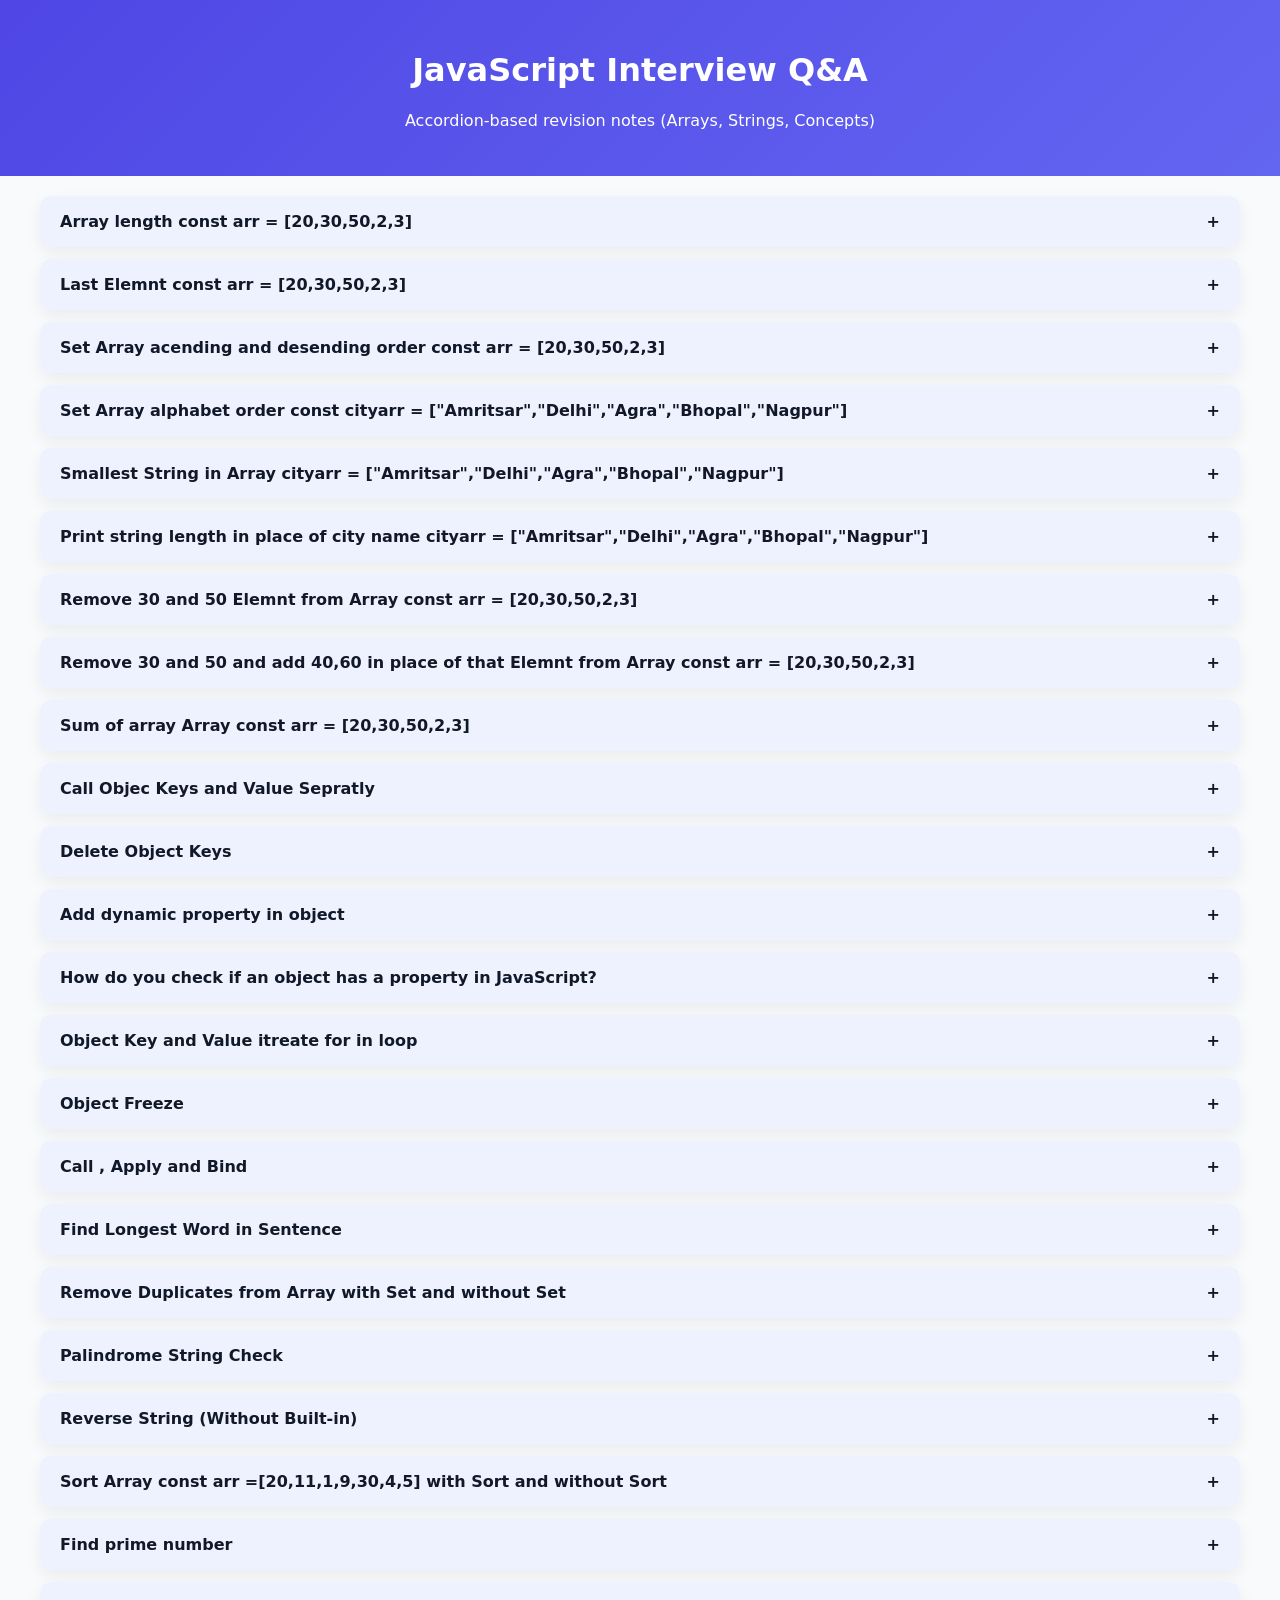
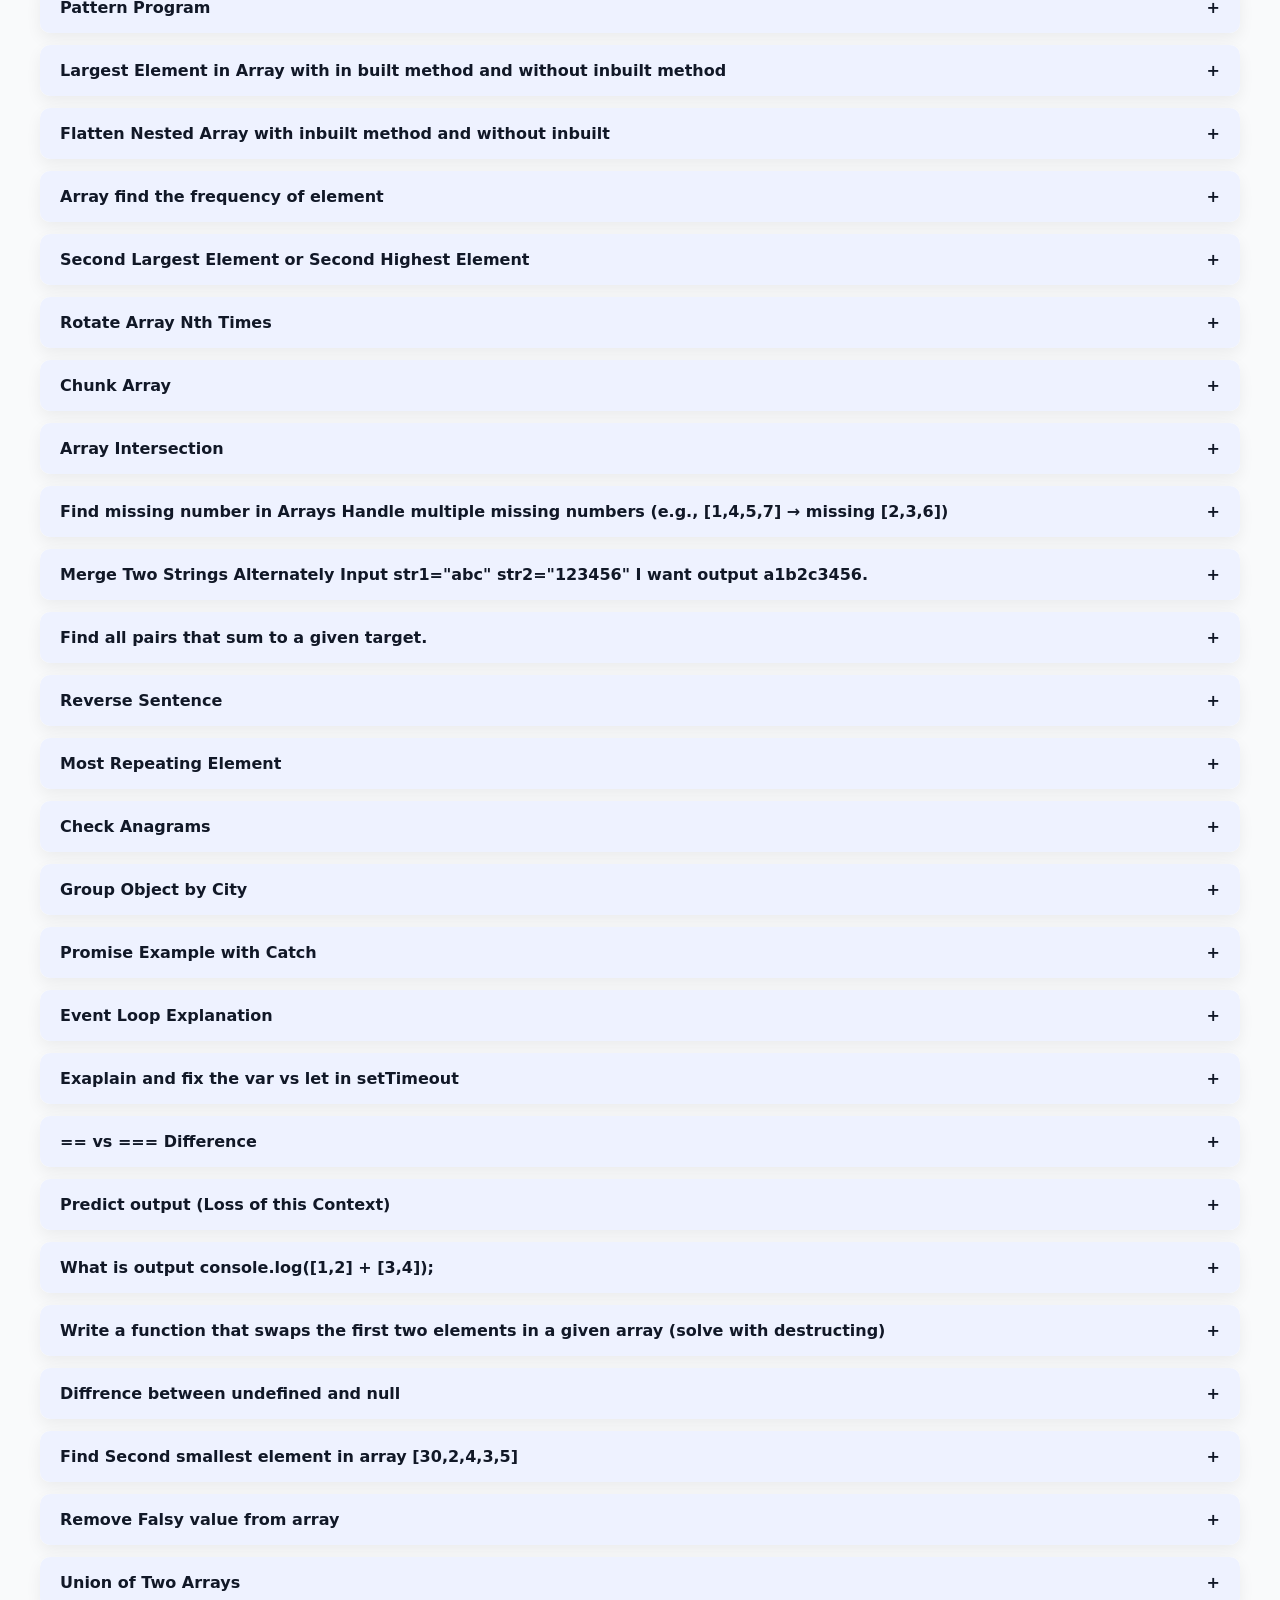
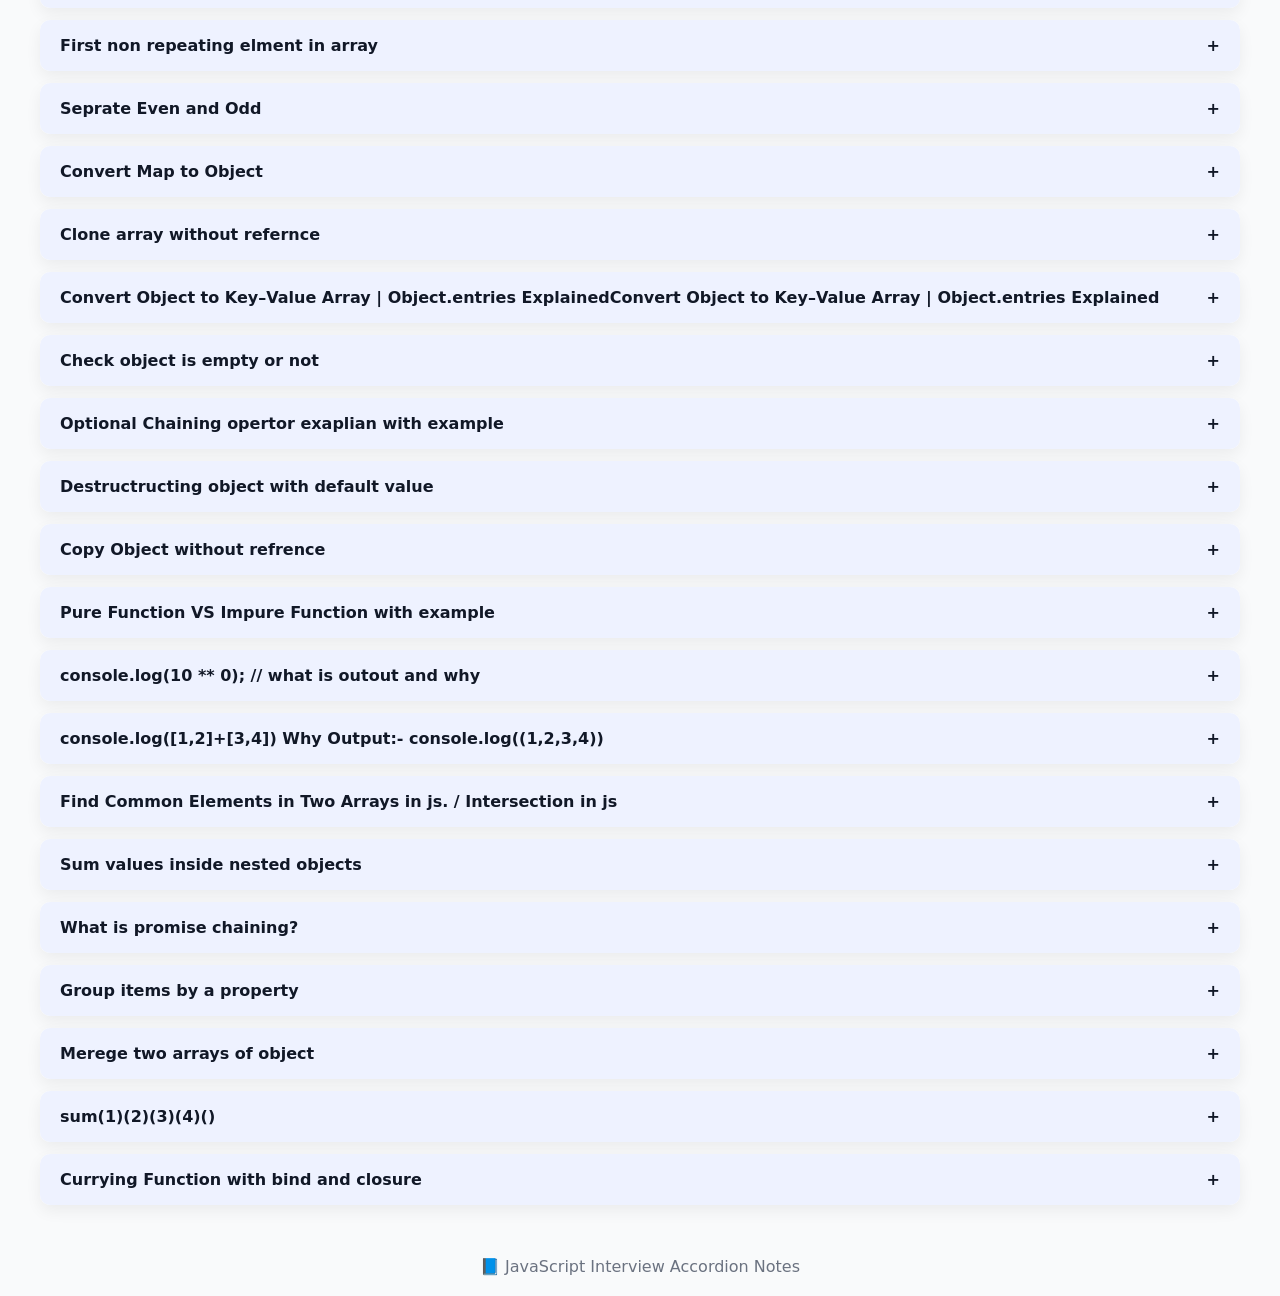
==== javascript-interview/javascript-interview-accordion.html @ a81e68ad "Update Questions" ====
<!doctype html>
<html lang="en">
  <head>
    <meta charset="UTF-8" />
    <title>JavaScript Interview Questions & Answers</title>
    <meta name="viewport" content="width=device-width, initial-scale=1.0" />

    <style>
      body {
        margin: 0;
        font-family: "Segoe UI", system-ui, sans-serif;
        background: #f9fafb;
        color: #111827;
      }

      header {
        background: linear-gradient(135deg, #4f46e5, #6366f1);
        color: #fff;
        padding: 30px 20px;
        text-align: center;
      }

      main {
        max-width: 1200px;
        margin: auto;
        padding: 20px;
      }

      .accordion {
        background: #fff;
        border-radius: 10px;
        margin-bottom: 12px;
        box-shadow: 0 6px 16px rgba(0, 0, 0, 0.06);
        overflow: hidden;
      }

      .accordion-header {
        padding: 16px 20px;
        cursor: pointer;
        font-weight: 600;
        background: #eef2ff;
        display: flex;
        justify-content: space-between;
        align-items: center;
      }

      .accordion-header:hover {
        background: #e0e7ff;
      }

      .accordion-content {
        display: none;
        padding: 16px 20px;
      }

      pre {
        background: #0f172a;
        color: #e5e7eb;
        padding: 14px;
        border-radius: 8px;
        overflow-x: auto;
        font-size: 0.85rem;
        white-space: pre-line;
      }

      footer {
        text-align: center;
        padding: 20px;
        color: #6b7280;
      }
    </style>
  </head>

  <body>
    <header>
      <h1>JavaScript Interview Q&A</h1>
      <p>Accordion-based revision notes (Arrays, Strings, Concepts)</p>
    </header>

    <main>
      <!-- 1 -->
 
      <div class="accordion">
        <div class="accordion-header">
          Array length const arr = [20,30,50,2,3] <span>+</span>
        </div>
        <div class="accordion-content">
          <pre>
             const arr = [20,30,50,2,3]
            console.log(arr.length)
          </pre>
        </div>
      </div>


      <div class="accordion">
        <div class="accordion-header">
           Last Elemnt const arr = [20,30,50,2,3] <span>+</span>
        </div>
        <div class="accordion-content">
          <pre>
             const arr = [20,30,50,2,3]
            const length = arr[arr.length-1]
            console.log(length)
          </pre>
        </div>
      </div>
 
      <div class="accordion">
        <div class="accordion-header">
            Set Array acending and desending order const arr = [20,30,50,2,3] <span>+</span>
        </div>
        <div class="accordion-content">
          <pre>
              // Ascending

             const arr = [20,30,50,2,3]
             const newarr  = arr.sort(function(a,b){return a-b})
             console.log(newarr)
             
            // desending

             const arr = [20,30,50,2,3]
             const newarr  = arr.sort(function(a,b){return b-a})
             console.log(newarr)
          </pre>
        </div>
      </div>


      <div class="accordion">
        <div class="accordion-header">
            Set Array alphabet order const cityarr = ["Amritsar","Delhi","Agra","Bhopal","Nagpur"] <span>+</span>
        </div>
        <div class="accordion-content">
          <pre>
            const cityarr = ["Amritsar","Delhi","Agra","Bhopal","Nagpur"]
            const newarr = cityarr.sort()
            console.log(newarr)
            console.log(newarr.reverse())
          </pre>
        </div>
      </div>


       <div class="accordion">
        <div class="accordion-header">
          Smallest String in Array cityarr = ["Amritsar","Delhi","Agra","Bhopal","Nagpur"] <span>+</span>
        </div>
        <div class="accordion-content">
          <pre>
            var cityarr = ["Amritsar","Delhi","Agra","Bhopal","Nagpur"]
            var smString= cityarr.reduce(function (a,b) { return a.length < b.length?  a :b   }   )           
            console.log(smString)
             console.log( Math.min(...citylist.map(o => o.length)))
          </pre>
        </div>
      </div>


       <div class="accordion">
        <div class="accordion-header">
          Print string length in place of city name cityarr = ["Amritsar","Delhi","Agra","Bhopal","Nagpur"] <span>+</span>
        </div>
        <div class="accordion-content">
          <pre>
            const nameist = ["Amritsar","Delhi","Agra","Bhopal","Nagpur"]
            const newarry=nameist.map((item)=>item.length)
            console.log(newarry) 
          </pre>
        </div>
      </div>


       <div class="accordion">
        <div class="accordion-header">
          Remove 30 and 50 Elemnt from Array const arr =
                [20,30,50,2,3] <span>+</span>
        </div>
        <div class="accordion-content">
          <pre>
              const arr = [20,30,50,2,3]
            console.log(arr.slice(1,3))

             slice() — Does NOT Change the Original Array (Non-Mutating)

                ✔ What it does:

                Copies part of an array

                Returns a new array

                Original array remains unchanged
          </pre>
        </div>
      </div>



        <div class="accordion">
        <div class="accordion-header">
          Remove 30 and 50 and add 40,60 in place of that
                Elemnt from Array const arr = [20,30,50,2,3]<span>+</span>
        </div>
        <div class="accordion-content">
          <pre>
              const brr = [20,30,50,2,3]
            console.log(brr.splice(1,2,40,60))
            console.log(brr)

            splice() — Changes the Original Array (Mutating)
                What it does:
                Adds, removes, or replaces items

                Changes the original array
          </pre>
        </div>
      </div>


       <div class="accordion">
        <div class="accordion-header">
          Sum of array Array const arr =
                [20,30,50,2,3]<span>+</span>
        </div>
        <div class="accordion-content">
          <pre>
              const arr = [20,30,50,2,3]
               arr.reduce(function (a,b) {
                return a+b
            })
          </pre>
        </div>
      </div>


         <div class="accordion">
        <div class="accordion-header">
          Call Objec Keys and Value Sepratly<span>+</span>
        </div>
        <div class="accordion-content">
          <pre>
            userDetails ={
                             name:"Salil Trivedi",
                             age:28,
                             mobile:9654847170,
                             city:"Noida"
                         }
                 var b=Object.keys(userDetails)
                 console.log(b)
                 userDetails ={
                             name:"Salil Trivedi",
                             age:28,
                             mobile:9654847170,
                             city:"Noida"
                         }
                 var b=Object.values(userDetails)
                 console.log(b)
          </pre>
        </div>
      </div>



        <div class="accordion">
        <div class="accordion-header">
          Delete Object Keys<span>+</span>
        </div>
        <div class="accordion-content">
          <pre>
            userDetails ={
                             name:"Salil Trivedi",
                             age:28,
                             mobile:9654847170,
                             city:"Noida"
                         }
                
                 delete userDetails.name
                
                 console.log(userDetails)
          </pre>
        </div>
      </div>


      <div class="accordion">
        <div class="accordion-header">
         Add dynamic property in object<span>+</span>
        </div>
        <div class="accordion-content">
          <pre>
               const property ="firstName"
             const name="Salil Trivedi"
            
             const user ={
                     [property]:name
             }
            
             console.log(user)
          </pre>
        </div>
      </div>


      <div class="accordion">
        <div class="accordion-header">
         How do you check if an object has a property in JavaScript?<span>+</span>
        </div>
        <div class="accordion-content">
          <pre>userDetails.hasOwnProperty('name')</pre>
        </div>
      </div>


      <div class="accordion">
        <div class="accordion-header">
         Object Key and Value itreate for in loop<span>+</span>
        </div>
        <div class="accordion-content">
          <pre> const user ={
                 firstName:"Salil",
                 lastName:"Trivedi",
                 age:20
             }
             for(key in user){
                 console.log(user[key])
                 console.log(key)
             }</pre>
        </div>
      </div>




       <div class="accordion">
        <div class="accordion-header">
         Object Freeze<span>+</span>
        </div>
        <div class="accordion-content">
          <pre> 
            const obj1 = { property1: 'initial_data' };
            const obj2 = Object.freeze(obj1);
            obj2.property1 = 'new_data';
            console.log(obj2.property1);
          </pre>
        </div>
      </div>




      <div class="accordion">
        <div class="accordion-header">
         Call , Apply and Bind<span>+</span>
        </div>
        <div class="accordion-content">
          <pre>  user1={
                         name:"Salil ",
                         age:28,
                         mobile:9654847170,
                         city:"Noida"
                     }

             const printFullName= function(lname){
                   return  this.name+ ' '+ lname +' ' +this.city
             }
             user2={
                         name:"Nivedita",
                         age:26,
                         mobile:9654847170,
                         city:"Noida"
                     }        

             console.log(printFullName.call(user1,"Trivedi"))
             console.log(printFullName.apply(user2,["Kumari"]))
             const newUser= printFullName.bind(user1,"Trivedi")
             console.log(newUser())



             user1={
                         name:"Salil ",
                         age:28,
                         mobile:9654847170,
                         city:"Noida"
                     }

             const printFullName= function(lname){
                   return  this.name+ ' '+ lname +' ' +this.city
             }
             user2={
                         name:"Nivedita",
                         age:26,
                         mobile:9654847170,
                         city:"Noida"
                     }        

             console.log(printFullName.call(user1,"Trivedi"))
             console.log(printFullName.apply(user2,["Kumari"]))
             const newUser= printFullName.bind(user1,"Trivedi")
             console.log(newUser())
        </pre>
        </div>
      </div>






      <div class="accordion">
        <div class="accordion-header">
          Find Longest Word in Sentence <span>+</span>
        </div>
        <div class="accordion-content">
          <pre>
          const x = "this is your good time start";
          const arr= x.split(" ")
          const longWord= Math.max(...arr.map((item)=>item.length));
          const result =arr.filter((item)=>item.length==longWord)
          console.log(result)


          or

          const x = "this is your good time start";
          const arr= x.split(" ")
          let longest="";
          for(let word of arr){
              if(word.length>longest.length){
                  longest=word
              }
          }
          console.log(longest)
</pre
          >
        </div>
      </div>

      <!-- 2 -->
      <div class="accordion">
        <div class="accordion-header">
          Remove Duplicates from Array with Set and without Set <span>+</span>
        </div>
        <div class="accordion-content">
          <pre>
// Using Set
console.log([...new Set([1,2,1,3,2,4])]);

// Without Set
const arr = [1,2,1,3,2,4];
let unique = [];
for (let n of arr) {
  if (!unique.includes(n)) unique.push(n);
}
console.log(unique);
</pre
          >
        </div>
      </div>

      <!-- 3 -->
      <div class="accordion">
        <div class="accordion-header">
          Palindrome String Check <span>+</span>
        </div>
        <div class="accordion-content">
          <pre>
const str = "madam";
const rev = str.split("").reverse().join("");
console.log(str === rev ? "Palindrome" : "Not Palindrome");
</pre
          >
        </div>
      </div>

      <!-- 4 -->
      <div class="accordion">
        <div class="accordion-header">
          Reverse String (Without Built-in) <span>+</span>
        </div>
        <div class="accordion-content">
          <pre>
          const str="Hello"
          const newArr= str.split("")
          const newSet=[];

          for(i=newArr.length-1;i>=0;i--){
              newSet.push(newArr[i])
          }
          console.log(newSet.join(""))
        </pre
          >
        </div>
      </div>

      <!-- 5 -->
      <div class="accordion">
        <div class="accordion-header">
          Sort Array const arr =[20,11,1,9,30,4,5] with Sort and without
          Sort<span>+</span>
        </div>
        <div class="accordion-content">
          <pre></pre>
        </div>
      </div>

      <div class="accordion">
        <div class="accordion-header">Find prime number <span>+</span></div>
        <div class="accordion-content">
          <pre>
              const arr = 5
              function isPrime(num) {
                if (num < = 1) return false;

                for (let i = 2; i < = Math.sqrt(num); i++) {
                  if (num % i === 0) return false;
                }

                return true;
              }
              console.log(isPrime(arr))


              OR

              const arr = [2, 1, 3, 4, 5, 6, 7];

              function isPrime(num) {
                if (num <= 1) return false;

                for (let i = 2; i <= Math.sqrt(num); i++) {
                  if (num % i === 0) return false;
                }

                return true;
              }

              const primeNumbers = arr.filter(isPrime);

              console.log(primeNumbers);

              </pre
          >
        </div>
      </div>

      <div class="accordion">
        <div class="accordion-header">Pattern Program<span>+</span></div>
        <div class="accordion-content">
          <pre>
                *
                **
                ***
                ****
                *****

                let pattern = "";

                  for (let i = 1; i < = 5; i++) {
                    pattern += "*".repeat(i) + "\n";
                  }

                  console.log(pattern);

                OR
                
                let pattern = "";

                for (let i = 1; i < = 5; i++) {        // rows
                  for (let j = 1; j < = i; j++) {      // columns / stars
                    pattern += "*";
                  }
                  pattern += "\n";                     // new line after each row
                }

                console.log(pattern);

                let rows = 5;      // number of rows
                let pattern = "";
                for (let i = 1; i <= rows; i++) {          // each row
                  // 1️⃣ Add spaces (rows - i)
                  for (let j = 1; j <= rows - i; j++) {
                    pattern += " ";
                  }
                  
                  // 2️⃣ Add stars (2*i - 1)
                  for (let k = 1; k <= 2 * i - 1; k++) {
                    pattern += "*";
                  }
                  
                  // 3️⃣ New line
                  pattern += "\n";
                }

                console.log(pattern);


              </pre
          >
        </div>
      </div>

      <!-- 6 -->
      <div class="accordion">
        <div class="accordion-header">
          Largest Element in Array with in built method and without inbuilt
          method <span>+</span>
        </div>
        <div class="accordion-content">
          <pre>
          const arr = [2,4,7,3,8,1]
          console.log(Math.max(...arr))

          Or

          let newArr = arr[0];
          for(let i=0;i < arr.length;i++){
              if(arr[i]>newArr){
              newArr= arr[i]
              }
          }

          console.log(newArr)
          </pre>
        </div>
      </div>

      <!-- 7 -->
      <div class="accordion">
        <div class="accordion-header">
          Flatten Nested Array with inbuilt method and without inbuilt
          <span>+</span>
        </div>
        <div class="accordion-content">
          <pre>
            <code>
            function flatten(arr, res = []) {
              for (let i of arr) {
                Array.isArray(i) ? flatten(i, res) : res.push(i);
              }
              return res;
            }
            console.log(flatten([1,[2,[3,4]],5]));

            const arr = [1,[2,[3,4]],5];
            function flaten(arr, res = []) {
              for (let i = 0; i < arr.length; i++) {
                if (Array.isArray(arr[i])) {
                  flaten(arr[i], res);
                } else {
                  res.push(arr[i]);
                }
              }
              return res;
            }

            flatten([1, [2, [3, 4], 5]])
            │
            ├─ 1 → push → res=[1]
            └─ [2, [3,4],5] → flatten([2, [3,4],5])
                │
                ├─ 2 → push → res=[1,2]
                ├─ [3,4] → flatten([3,4])
                │     ├─ 3 → push → res=[1,2,3]
                │     └─ 4 → push → res=[1,2,3,4]
                └─ 5 → push → res=[1,2,3,4,5]
            </code>
          </pre>
        </div>
      </div>

      <!-- 8 -->
      <div class="accordion">
        <div class="accordion-header">
          Array find the frequency of element <span>+</span>
        </div>
        <div class="accordion-content">
          <pre><code>
         const arr = [1, 2, 3, 4, 1, 2];
          const freq={}
          for(let i= 0;i < arr.length;i++){
              let x = arr[i];
              if(freq[x] == undefined){
                  freq[x]=1;
              }
              else{
                  freq[x]=freq[x]+1;
              }
          }
          console.log(freq)
                
             </code>
            </pre>
        </div>
      </div>

      <!-- 9 -->
      <div class="accordion">
        <div class="accordion-header">
          Second Largest Element or Second Highest Element <span>+</span>
        </div>
        <div class="accordion-content">
          <pre>
            const arr =[5,4,9,10,2] 
            let max=-Infinity;
            let secondMax=-Infinity;
            for(let i=0;i < arr.length;i++){
                if(arr[i]>max){
                    secondMax=max;
                    max=arr[i]
                }
                else if (arr[i] > secondMax && arr[i] !== max) {
                    secondMax = arr[i];
                }
            }
            console.log(secondMax)
            </pre
          >
        </div>
      </div>

      <!-- 10 -->
      <div class="accordion">
        <div class="accordion-header">
          Rotate Array Nth Times <span>+</span>
        </div>
        <div class="accordion-content">
          <pre>
        const arr = [1,2,3,4,5] 
        let rotate =3;
        const newArr=[];
        for(let i=0;i < rotate;i++){
            let n=arr.pop()
            arr.unshift(n)
            console.log(arr)
        }
        </pre
          >
        </div>
      </div>

      <!-- 11 -->
      <div class="accordion">
        <div class="accordion-header">Chunk Array <span>+</span></div>
        <div class="accordion-content">
          <pre>
          const ar = [1, 2, 3, 4, 5,6,8,9,4];
          let chunk=3;
          let newArr=[]
          for(let i=0;i < ar.length;i=i+chunk){
              const n= ar.slice(i,i+chunk);
              newArr.push(n);
          }
          console.log(newArr)
          </pre>
        </div>
      </div>

      <!-- 12 -->
      <div class="accordion">
        <div class="accordion-header">Array Intersection <span>+</span></div>
        <div class="accordion-content">
          <pre>
            const array1 =[1,2,3,4,5];
            const array2 =[4,5,6,7,8];
            const array3 =[5,4,9,10,2];

            function intersection(...arrays){
                console.log(arrays)
            const intersection=
            arrays[0].filter((item)=>arrays.every((arr)=>arr.includes(item)))    
                    return intersection
            }

            console.log(intersection(array1,array2,array3))
          </pre>
        </div>
      </div>

      <!-- 13 -->
      <div class="accordion">
        <div class="accordion-header">
          Find missing number in Arrays Handle multiple missing numbers (e.g.,
          [1,4,5,7] → missing [2,3,6]) <span>+</span>
        </div>
        <div class="accordion-content">
          <pre>
            function findMissingNumber(arrays){
                const min= Math.min(...arrays)
                const max= Math.max(...arrays)
                let newArr=[]
                for(let i=min;i<=max;i++){
                    if(!arrays.includes(i)){
                        newArr.push(i)
                    }
                }
                  return newArr;
            }
            console.log(findMissingNumber([1,3,5,7]))
          </pre>
        </div>
      </div>

      <!-- 14 -->
      <div class="accordion">
        <div class="accordion-header">
          Merge Two Strings Alternately Input str1="abc" str2="123456" I want
          output a1b2c3456.<span>+</span>
        </div>
        <div class="accordion-content">
          <pre>
        const str1="abc" 
        const str2="123456"
        const len= Math.min(str1.length,str2.length);
        const s1= str1.split("")
        const s2= str2.split("")
        let newStr=""
        for(let i=0;i < s1.length;i++){
            newStr +=s1[i]+s2[i]
        }
        console.log(newStr+str2.slice(len))
        </pre
          >
        </div>
      </div>

      <!-- 15 -->
      <div class="accordion">
        <div class="accordion-header">
          Find all pairs that sum to a given target. <span>+</span>
        </div>
        <div class="accordion-content">
          <pre>
             const arr = [2, 4, 3, 7, 1, 5];
                    const target = 6; 
                    const pairs = [];
                    for (let i=0; i < arr.length; i++){
                        for (let j=i+1; j < arr.length; j++){
                        if(arr[i] + arr[j] === target){
                        pairs.push([arr[i], arr[j]]);
                        }
                  }
                }
              console.log(pairs);
            </pre
          >
        </div>
      </div>

      <!-- 16 -->
      <div class="accordion">
        <div class="accordion-header">Reverse Sentence <span>+</span></div>
        <div class="accordion-content">
          <pre>
            const str="JavaScript is this world Hello"
            const strArr= str.split(" ");
            let newArr=[]
            for(let i=strArr.length-1;i>=0;i--){
                let n = strArr.pop()
                newArr.push(n)
            }
            console.log(newArr)
            </pre
          >
        </div>
      </div>

      <!-- 17 -->
      <div class="accordion">
        <div class="accordion-header">
          Most Repeating Element <span>+</span>
        </div>
        <div class="accordion-content">
          <pre>
                const arr = [1, 3, 2, 1, 4, 1, 3, 3, 3];
                let maxcount=0;
                let freq={},maxrepeat;
                for(let i=0;i < arr.length;i++){
                    let x=arr[i]
                    
                    if(freq[x]==undefined){
                        freq[x]=1
                    }
                    else{
                        freq[x] =freq[x]+1
                    }
                    if(freq[x]>maxcount){
                    maxcount=freq[x];
                    maxrepeat=x
                  }
                }
                console.log(maxrepeat)
            </pre
          >
        </div>
      </div>

      <!-- 18 -->
      <div class="accordion">
        <div class="accordion-header">Check Anagrams <span>+</span></div>
        <div class="accordion-content">
          <pre>
        function areAnagrams(str1, str2) {
          // Remove spaces and convert to lowercase
          const s1 = str1.toLowerCase().split('').sort().join('');
          const s2 = str2.toLowerCase().split('').sort().join('');

          return s1 === s2;
        }

        console.log(areAnagrams("listen", "silent")); // true

        or
        function areAnagrams(str1, str2) {
          if (str1.length !== str2.length) return false;

          const count = {};

          for (let char of str1) {
            count[char] = (count[char] || 0) + 1;
          }

          for (let char of str2) {
            if (!count[char]) return false;
            count[char]--;
          }

          return true;
        }

        console.log(areAnagrams("listen", "silent")); // true

</pre
          >
        </div>
      </div>

      <!-- 19 -->
      <div class="accordion">
        <div class="accordion-header">Group Object by City <span>+</span></div>
        <div class="accordion-content">
          <pre>
          const arr = [  {name:"Salil",city:"Kanpur"},
            {name:"Nivedita",city:"Delhi"},
            {name:"lucky",city:"Kanpur"}];

          const freq={};
          for(let i=0;i < arr.length;i++){
                  let x=arr[i].city ;
                  if (!freq[x]) {
                      freq[x] = [];
                    }
                freq[x].push(arr[i]);
          }
          console.log(freq)

          Or

          const grouped = arr.reduce((acc, cur) => {
            acc[cur.city] = acc[cur.city] || [];
            acc[cur.city].push(cur);
            return acc;
          }, {});

          console.log(grouped);
          </pre>
        </div>
      </div>

      <!-- 20 -->
      <div class="accordion">
        <div class="accordion-header">
          Promise Example with Catch <span>+</span>
        </div>
        <div class="accordion-content">
          <pre>
            A Promise represents the eventual completion or failure of an asynchronous operation.

          States:

          Pending

          Fulfilled

          Rejected

          Why do we need Promises?

Avoid callback hell

Better error handling

Cleaner async code

          function checkNumber(num) {
            return new Promise((resolve, reject) => {
              if (num > 0) {
                resolve("Number is positive");
              } else {
                reject("Number is not positive");
              }
            });
          }

          // Using the promise
          checkNumber(5)
            .then(result => {
              console.log(result); // Number is positive
            })
            .catch(error => {
              console.log(error);
            });

            Or 

            // Using the promise with fetch 

            function fetchData() {
              return new Promise((resolve, reject) => {
                setTimeout(() => {
                  resolve("Data fetched successfully");
                }, 2000);
              });
            }

            fetchData()
              .then(data => console.log(data))
              .catch(err => console.log(err));

          </pre>
        </div>
      </div>

      <!-- 21 -->
      <div class="accordion">
        <div class="accordion-header">
          Event Loop Explanation <span>+</span>
        </div>
        <div class="accordion-content">
          <pre>
console.log("start");
setTimeout(() => console.log("timeout"), 0);
Promise.resolve().then(() => console.log("promise"));
console.log("end");


JavaScript is single-threaded, meaning it can do one thing at a time.

The Event Loop manages:
Call Stack → where code is executed
Web APIs → browser features like setTimeout
Task Queues
Microtask Queue (Promises)
Macrotask Queue (setTimeout, setInterval)
👉 Rule:
Microtasks always run before macrotasks.

Key Takeaways
JavaScript executes synchronous code first
Promises (microtasks) run before setTimeout (macrotasks)
setTimeout(..., 0) does not mean “run immediately”

// Output:
// start
// end
// promise
// timeout
</pre
          >
        </div>
      </div>

      <!-- 22 -->
      <div class="accordion">
        <div class="accordion-header">
          Exaplain and fix the var vs let in setTimeout <span>+</span>
        </div>
        <div class="accordion-content">
          <pre>
for (var i = 0; i < 3; i++) {
  setTimeout(() => console.log(i), 1000);
}
// Fix: use let

OR Immediate function

for (var i = 0; i < 3; i++) {
  (function(j) {
    setTimeout(() => console.log(j), 1000);
  })(i);
}

Key takeaway (interview-friendly)

var is function-scoped, so async callbacks share one variable.
let is block-scoped, so each loop iteration gets its own binding.
</pre
          >
        </div>
      </div>

      <!-- 23 -->
      <div class="accordion">
        <div class="accordion-header">== vs === Difference <span>+</span></div>
        <div class="accordion-content">
          <pre>
          5 == "5"        // true  (string → number)
          0 == false     // true  (false → 0)
          "" == false    // true  ("" → 0)
          null == undefined // true
          === (Strict Equality)
          5 === "5"      // false
          0 === false   // false
          null === undefined // false
          </pre>
        </div>
      </div>

      <!-- 24 -->
      <div class="accordion">
        <div class="accordion-header">
          Predict output (Loss of this Context) <span>+</span>
        </div>
        <div class="accordion-content">
          <pre>
const obj = {
  name: "JS",
  getName() {
    return this.name;
  }
};

const fn = obj.getName;
console.log(fn()); // undefined

const bound = obj.getName.bind(obj);
console.log(bound());


Why does this happen?
getName() uses this.name
When called as obj.getName(), this refers to obj
But here you do: const fn = obj.getName;

This is called loss of context.
Use bind() (most common)
 const fn = obj.getName.bind(obj);
console.log(fn());

this depends on how a function is called, not where it is defined.
Arrow functions don’t have their own this; they inherit it from the surrounding scope.
</pre
          >
        </div>
      </div>

      <!-- 25 -->
      <div class="accordion">
        <div class="accordion-header">
          What is output console.log([1,2] + [3,4]); <span>+</span>
        </div>
        <div class="accordion-content">
          <pre>
            + operator with arrays
              In JavaScript, when you use + with non-numbers, it performs string concatenation.
              Arrays are objects, so JavaScript converts them to strings.

              JavaScript does not merge arrays using +.
            </pre
          >
        </div>
      </div>

      <!-- 26 -->
      <div class="accordion">
        <div class="accordion-header">
          Write a function that swaps the first two elements in a given array
          (solve with destructing) <span>+</span>
        </div>
        <div class="accordion-content">
          <pre>
           function swapFirstTwo([first, second, ...rest]) {
                return [second, first, ...rest];
            }

            const array = [3, 5, 1, 4, 2];
            console.log(swapFirstTwo(array));  // [5, 3, 1, 4, 2]
            </pre
          >
        </div>
      </div>

      <!-- 27 -->
      <div class="accordion">
        <div class="accordion-header">
          Diffrence between undefined and null <span>+</span>
        </div>
        <div class="accordion-content">
          <pre>
            Undefined variables are variables that the developer has declared but not yet assigned a value.
     
            A null variable is a variable or property that is empty. You use null variables when you want to show that a variable has no values or want to clear the value of a variable.
            </pre
          >
        </div>
      </div>

      <!-- 28 -->
      <div class="accordion">
        <div class="accordion-header">
          Find Second smallest element in array [30,2,4,3,5] <span>+</span>
        </div>
        <div class="accordion-content">
          <pre>

            const arr = [30, 2, 4, 3, 5];

              let smallest = Infinity;
              let secondSmallest = Infinity;

              for (let i = 0; i < arr.length; i++) {
                  if (arr[i] < smallest) {
                      secondSmallest = smallest;
                      smallest = arr[i];
                  } else if (arr[i] > smallest && arr[i] < secondSmallest) {
                      secondSmallest = arr[i];
                  }
              }

            console.log(secondSmallest); // 3

          </pre>
        </div>
      </div>

      <div class="accordion">
        <div class="accordion-header">
          Remove Falsy value from array <span>+</span>
        </div>
        <div class="accordion-content">
          <pre>
            const arr=[1,2,3,true,false,0,undefined,4,5];
            console.log(arr.filter(Boolean))
          </pre>
        </div>
      </div>

      <div class="accordion">
        <div class="accordion-header">Union of Two Arrays<span>+</span></div>
        <div class="accordion-content">
          <pre>
        const arr1=[1,2,3,4,5,6]
        const arr2=[20,30,2,1,3,8]
        const arr=[...arr1,...arr2]
        console.log([...new Set(arr)])</pre
          >
        </div>
      </div>

      <div class="accordion">
        <div class="accordion-header">
          First non repeating elment in array<span>+</span>
        </div>
        <div class="accordion-content">
          <pre>
            const arr=[1,2,3,2,1,5,6,6,3,2];
            const freq={};
            let num
            for(let i=0;i < arr.length;i++){
                let x=arr[i];
                if(freq[x]==undefined){
                    freq[x]=1;
                }
                else{
                    freq[x]=freq[x]+1;
                }
                
            }

            for (let i = 0; i < arr.length; i++) {
                if (freq[arr[i]] === 1) {
                    num = arr[i];
                    break;
                }
            }
                console.log(freq)  
                
                console.log(num)
          </pre>
        </div>
      </div>

      <div class="accordion">
        <div class="accordion-header">Seprate Even and Odd<span>+</span></div>
        <div class="accordion-content">
          <pre>
            const arr=[1,2,3,4,5,6,7,8,9,10,13,12];

              const freq={even:[],odd:[]}

              for(let i=0;i < arr.length;i++){
                  arr[i]%2 = = 0 ? freq.even.push(arr[i]):freq.odd.push(arr[i])
              }

              console.log(freq)
          </pre>
        </div>
      </div>

      <div class="accordion">
        <div class="accordion-header">Convert Map to Object<span>+</span></div>
        <div class="accordion-content">
          <pre>
 Recommended approach
              const map = new Map([
                  ['a', 1],
                  ['b', 2],
                  ['c', 3]
                ]);

                const obj = Object.fromEntries(map);
                console.log(obj);

                Or
                (Useful when combining with other properties)
                const obj = { ...Object.fromEntries(map) };


            </pre
          >
        </div>
      </div>

      <div class="accordion">
        <div class="accordion-header">
          Clone array without refernce<span>+</span>
        </div>
        <div class="accordion-content">
          <pre>
              const arr = [2,1,3,4,5,6];
              const newArr= [...arr];
              newArr.push(9)
              console.log(newArr)


              Or 

              // Method 2: slice()
              const copy2 = original.slice();

              // Method 3: Array.from()
              const copy3 = Array.from(original);
            </pre
          >
        </div>
      </div>

      <div class="accordion">
        <div class="accordion-header">
          Convert Object to Key–Value Array | Object.entries ExplainedConvert
          Object to Key–Value Array | Object.entries Explained<span>+</span>
        </div>
        <div class="accordion-content">
          <pre>
              | Method                 | Purpose                  |
              | ---------------------- | ------------------------ |
              | `Object.entries()`     | Object → key–value array |
              | `Object.keys()`        | Keys only                |
              | `Object.values()`      | Values only              |
              | `Object.fromEntries()` | Array → object           |

            </pre
          >
        </div>
      </div>

      <div class="accordion">
        <div class="accordion-header">
          Check object is empty or not<span>+</span>
        </div>
        <div class="accordion-content">
          <pre>
              const obj = {};
              Object.keys(obj).length === 0

            </pre
          >
        </div>
      </div>

      <div class="accordion">
        <div class="accordion-header">
          Optional Chaining opertor exaplian with example<span>+</span>
        </div>
        <div class="accordion-content">
          <pre>
              The optional chaining operator (?.) lets you safely access properties, methods, or array items without causing an error if something is null or undefined.

              Instead of your code crashing, it returns undefined.

              Problem Without Optional Chaining
              const user = {};

              console.log(user.profile.name); 
              // ❌ TypeError: Cannot read properties of undefined


              Solution Using Optional Chaining
              const user = {};

              console.log(user.profile?.name); 
              // ✅ undefined (no error)


              Call Methods Safely
              const user = {
                greet() {
                  return "Hello!";
                }
              };

              console.log(user.greet?.());   // "Hello!"
              console.log(user.sayHi?.());   // undefined

            </pre
          >
        </div>
      </div>

      <div class="accordion">
        <div class="accordion-header">
          Destructructing object with default value<span>+</span>
        </div>
        <div class="accordion-content">
          <pre>
              Object Destructuring with Default Values in JavaScript

              Destructuring lets you extract properties from an object into variables.
              Default values are used when a property is undefined.


              const user = {
                name: "Alex"
              };

              const { name, age = 18 } = user;

              console.log(name); // "Alex"
              console.log(age);  // 18 (default value)

            </pre
          >
        </div>
      </div>

      <div class="accordion">
        <div class="accordion-header">
          Copy Object without refrence<span>+</span>
        </div>
        <div class="accordion-content">
          <pre>
              To copy an object without reference means creating a new object in memory, so changes to the copy do not affect the original.

              Shallow Copy (Most Common)
              Spread Operator (Best for simple objects)
              const obj1 = { name: "Alex", age: 20 };
              const obj2 = { ...obj1 };

              obj2.age = 25;

              console.log(obj1.age); // 20 ✅


              OR 

              const obj2 = Object.assign({}, obj1);


              Deep Copy (No Shared Reference)
             
              JSON Method (Simple, but limited)
              
               const obj2 = JSON.parse(JSON.stringify(obj1));

               OR

              structuredClone() (Modern & Best)
              const obj2 = structuredClone(obj1);
            </pre
          >
        </div>
      </div>

      <div class="accordion">
        <div class="accordion-header">
          Pure Function VS Impure Function with example<span>+</span>
        </div>
        <div class="accordion-content">
          <pre>
              A pure function:
              Always returns the same output for the same input
              Does not modify external state (no side effects)

              Example:-
              function add(a, b) {
                return a + b;
              }

              add(2, 3); // 5
              add(2, 3); // 5 (always same result)

              An impure function:
              Uses or modifies external state
              Produces different outputs for the same input
              Has side effects


              let count = 0;

              function increment() {
                count++;
                return count;
              }
              increment(); // 1
              increment(); // 2 (different result)
              </pre
          >
        </div>
      </div>

      <div class="accordion">
        <div class="accordion-header">
          console.log(10 ** 0); // what is outout and why<span>+</span>
        </div>
        <div class="accordion-content">
          <pre>
              Because any number raised to the power 0 is always 1.
              This is a mathematical rule, not just JavaScript.

              ✅ Math Rule
              a⁰ = 1      (for any non-zero number a)
              </pre
          >
        </div>
      </div>

      <div class="accordion">
        <div class="accordion-header">
          console.log([1,2]+[3,4]) Why Output:- console.log((1,2,3,4))<span
            >+</span
          >
        </div>
        <div class="accordion-content">
          <pre></pre>
        </div>
      </div>

      <div class="accordion">
        <div class="accordion-header">
          Find Common Elements in Two Arrays in js. / Intersection in js<span
            >+</span
          >
        </div>
        <div class="accordion-content">
          <pre>
                const arr1=[1,2,3,5,6];
                const arr2=[2,3,4,6,4,1];
                console.log(arr1.filter((item)=>arr2.includes(item)))
              </pre
          >
        </div>
      </div>

      <div class="accordion">
        <div class="accordion-header">
          Sum values inside nested objects<span>+</span>
        </div>
        <div class="accordion-content">
          <pre>
               Sum values inside nested objects
const arr = [
  { name: "A", items: [10, 20] },
  { name: "B", items: [5, 15] }
];



const total = arr.flatMap(item => item.items).reduce((a, b) => a + b, 0);

console.log(total)
              </pre
          >
        </div>
      </div>


      <div class="accordion">
        <div class="accordion-header">
          What is promise chaining? <span>+</span>
        </div>
        <div class="accordion-content">
            <pre>
                Sum values inside nested objects
                const arr = [
                  { name: "A", items: [10, 20] },
                  { name: "B", items: [5, 15] }
                ];
                const total = arr.flatMap(item => item.items).reduce((a, b) => a + b, 0);
                console.log(total)
              </pre>
        </div>
      </div>


      <div class="accordion">
        <div class="accordion-header">
         Group items by a property <span>+</span>
        </div>
        <div class="accordion-content">
            <pre>
               const arr = [
                { name: "A", dept: "IT" },
                { name: "B", dept: "HR" },
                { name: "C", dept: "IT" }
              ];

              const dept={}

              for(let i=0; i < arr.length; i++){
                  let  department =arr[i].dept;
                  
                  if(!dept[department]){
                      dept[department] =[]
                  }
                  dept[department].push(arr[i])
              }

              console.log(dept)
              </pre>
        </div>
      </div>


      <div class="accordion">
        <div class="accordion-header">
         Merege two arrays of object <span>+</span>
        </div>
        <div class="accordion-content">
            <pre>
               const arr1 = [
                { id: 1, name: "Alice" },
                { id: 2, name: "Bob" }
              ];

              const arr2 = [
                { id: 2, age: 25 },
                { id: 3, name: "Charlie", age: 30 }
              ];
              const merged = [
                ...arr1.map(item => ({
                  ...item,
                  ...arr2.find(x => x.id === item.id)
                })),
                ...arr2.filter(item => !arr1.some(x => x.id === item.id))
              ];

              console.log(merged);
              </pre>
        </div>
      </div>


       <div class="accordion">
        <div class="accordion-header">
        sum(1)(2)(3)(4)()<span>+</span>
        </div>
        <div class="accordion-content">
            <pre>
             let sum=function (a){
            return function(b){
                if(b!==undefined){
                    return sum(a+b)
                }
                return a
            }
}
console.log(sum(1)(2)(3)(4)())



“When sum(1) is called, a becomes 1.
sum(1)(2) creates a new closure with a = 3.
sum(1)(2)(3) creates another closure with a = 6.
This continues until we call the function with no argument (), which returns the final sum.”


Explain why closure is important

“Closure allows each returned function to remember the current value of a even after 
the outer function has finished execution.
Without closure, we couldn’t preserve the running total across calls.”


Explain the stopping condition (important!)

“JavaScript cannot automatically know when to stop accepting arguments, so I explicitly stop the chain when the argument is undefined by calling the function with empty parentheses.”



This is a curried sum function using closures. Each call stores the current total in a closure and returns another function. The chain ends when the function is called without arguments, at which point it returns the accumulated sum.”
              </pre>
        </div>
      </div>



        <div class="accordion">
        <div class="accordion-header">
      Currying Function with bind and closure<span>+</span>
        </div>
        <div class="accordion-content">
              <pre>
                With bind Example:-

                  let multiply =function(x,y){
                          return x*y
                  }

                  let multiplyTwo = multiply.bind(this,4)

                  console.log(multiplyTwo(3))

                With Clousre Example  


                        let multiply =function(x){
                            return function (y){
                              return  x*y
                            }
                    }

                    let multiplyTwo = multiply(4)

                    console.log(multiplyTwo(2))

              </pre>
        </div>
      </div>



    </main>

<!-- 

    1. Cookies 🍪
What they are

Small pieces of data stored in the browser

Automatically sent to the server with every HTTP request

Often used for authentication, tracking, or preferences

Key points

Max size: ~4 KB

Can have an expiration date

Accessible by both server and client (unless HttpOnly)

Slower (sent with every request)



2. localStorage 📦
What it is

Stores data in the browser with no expiration

Data stays even after the browser is closed

Used for long-term data (theme, language, user settings)

Key points

Max size: ~5–10 MB

Data is stored as key–value pairs (strings)

Not sent to the server

Persists until manually cleared


3. sessionStorage 🕒
What it is

Stores data only for the current browser tab/session

Data is deleted when the tab or browser is closed

Used for temporary data (form steps, one-time flags)

Key points

Max size: ~5 MB

Key–value pairs (strings)

Not sent to the server

Unique per tab



Cookies → Authentication, server-side needs

localStorage → Persistent user preferences

sessionStorage → Temporary session data -->





    <footer>📘 JavaScript Interview Accordion Notes</footer>

    <script>
      document.querySelectorAll(".accordion-header").forEach((header) => {
        header.addEventListener("click", () => {
          const content = header.nextElementSibling;
          const icon = header.querySelector("span");
          content.style.display =
            content.style.display === "block" ? "none" : "block";
          icon.textContent = icon.textContent === "+" ? "−" : "+";
        });
      });
    </script>
  </body>
</html>

<!-- Explain different ways to sort an array in descending order and show each with a code example.

Method 1: Using sort() with a Compare Function

The sort() method can take a compare function that defines the sort order.

const arr = [3, 1, 4, 2, 5];
arr.sort((a, b) => b - a);
console.log(arr); // Output: [5, 4, 3, 2, 1]
The compare function (a, b) => b - a sorts the array in descending numerical order.
This method sorts the array in place, modifying the original array.
Method 2: Using Spread Operator and sort()

To avoid mutating the original array, you can create a copy using the spread operator and then sort it.

const arr = [3, 1, 4, 2, 5];
const sortedArr = [...arr].sort((a, b) => b - a);
console.log(sortedArr); // Output: [5, 4, 3, 2, 1]
console.log(arr);       // Original array remains unchanged
[...arr] creates a shallow copy of the original array.
Sorting the copied array does not affect the original array.
Method 3: Using slice() and sort()

Get Irmak Esin’s stories in your inbox
Join Medium for free to get updates from this writer.

Enter your email
Subscribe
Another way to copy the array before sorting is using the slice() method.

const arr = [3, 1, 4, 2, 5];
const sortedArr = arr.slice().sort((a, b) => b - a);
console.log(sortedArr); // Output: [5, 4, 3, 2, 1]
console.log(arr);       // Original array remains unchanged
arr.slice() creates a shallow copy of the array.
The copied array is then sorted without modifying the original array.
Method 4: Using Array.from() and sort()

You can also use Array.from() to create a copy before sorting.

const arr = [3, 1, 4, 2, 5];
const sortedArr = Array.from(arr).sort((a, b) => b - a);
console.log(sortedArr); // Output: [5, 4, 3, 2, 1]
console.log(arr);       // Original array remains unchanged 

-->
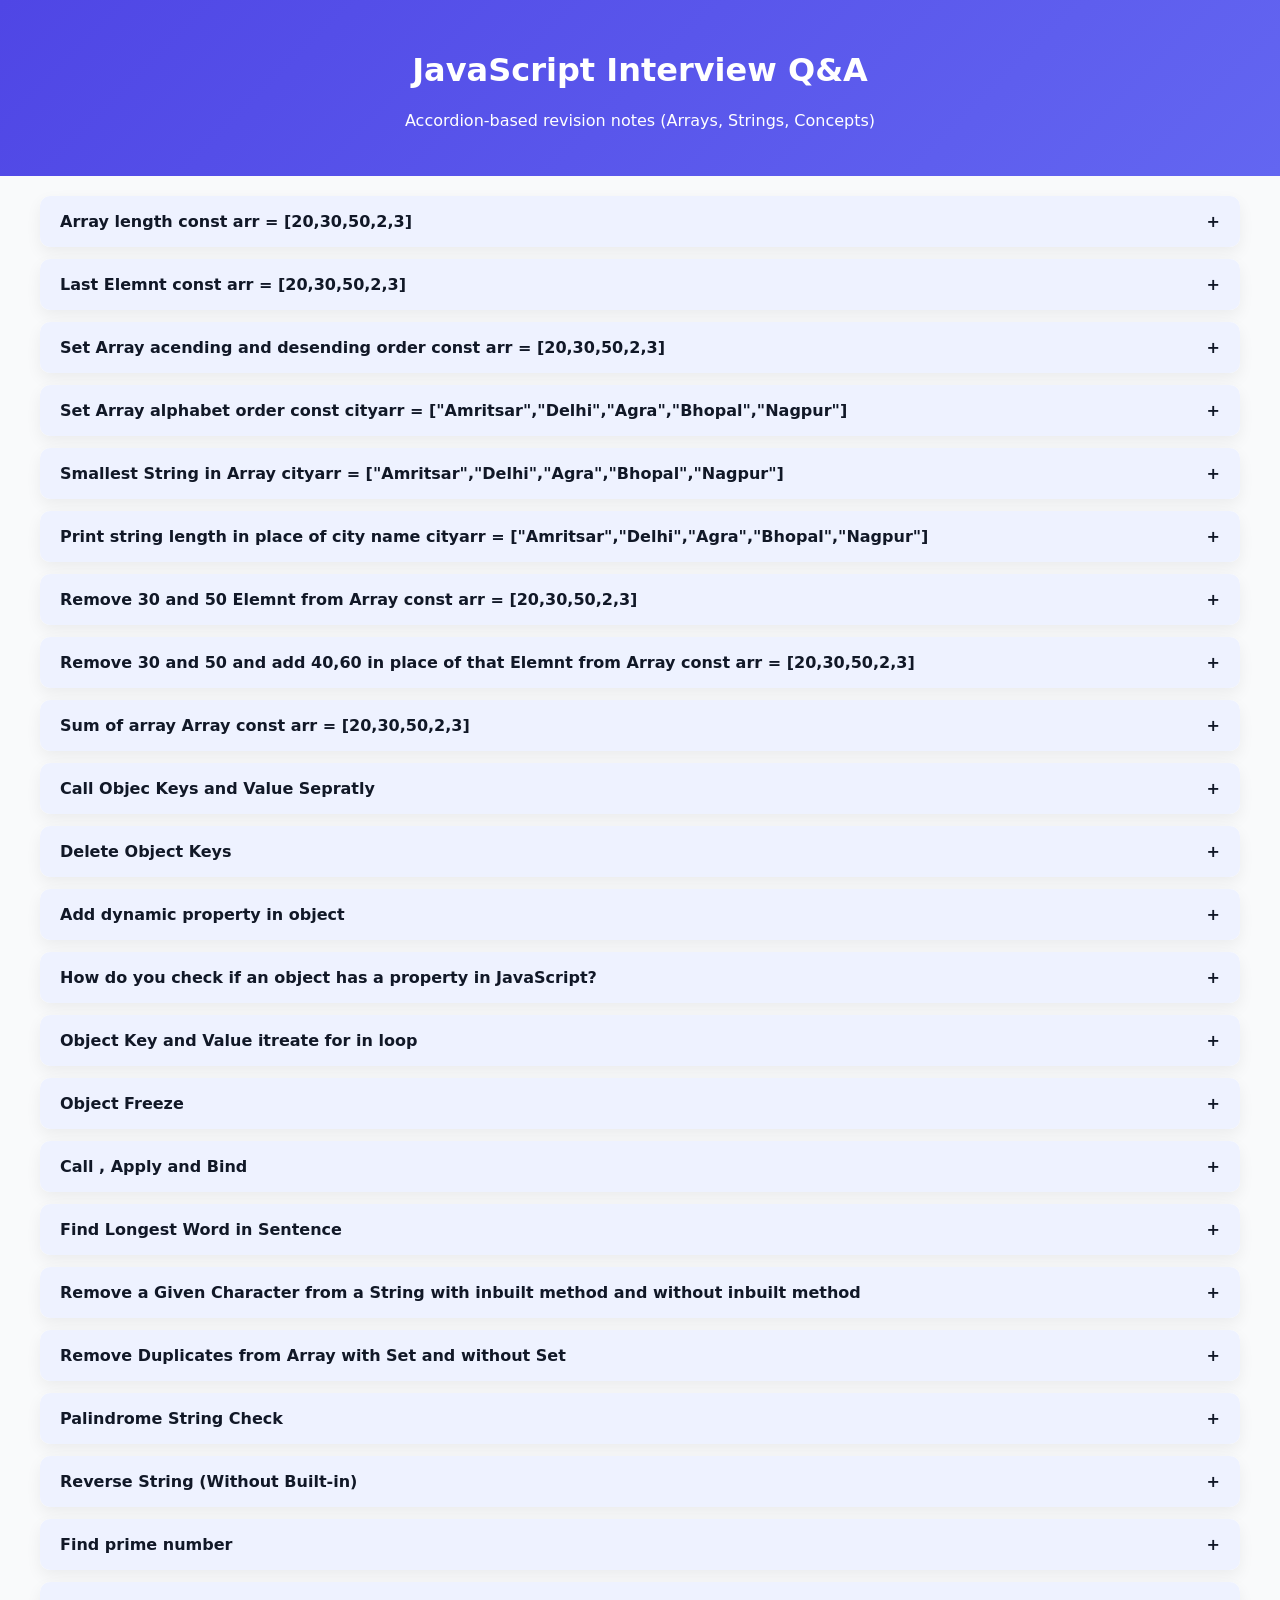
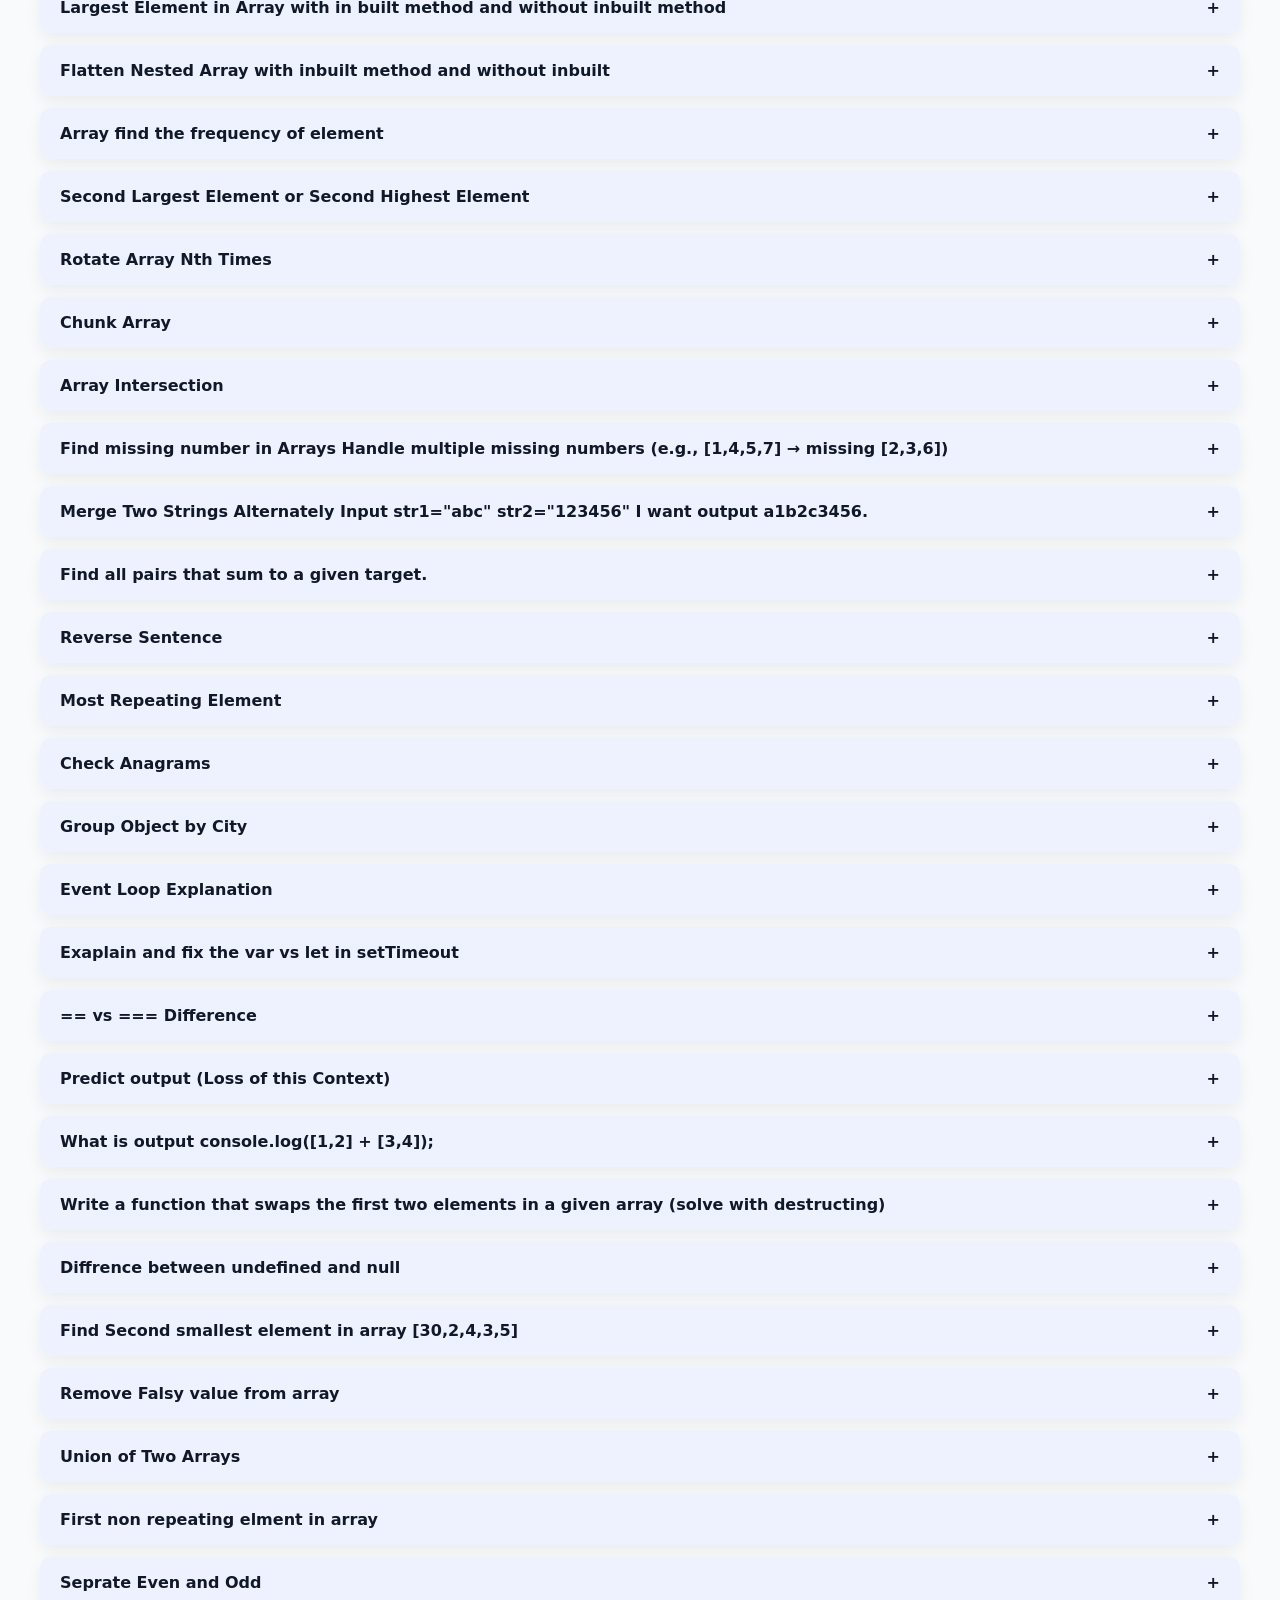
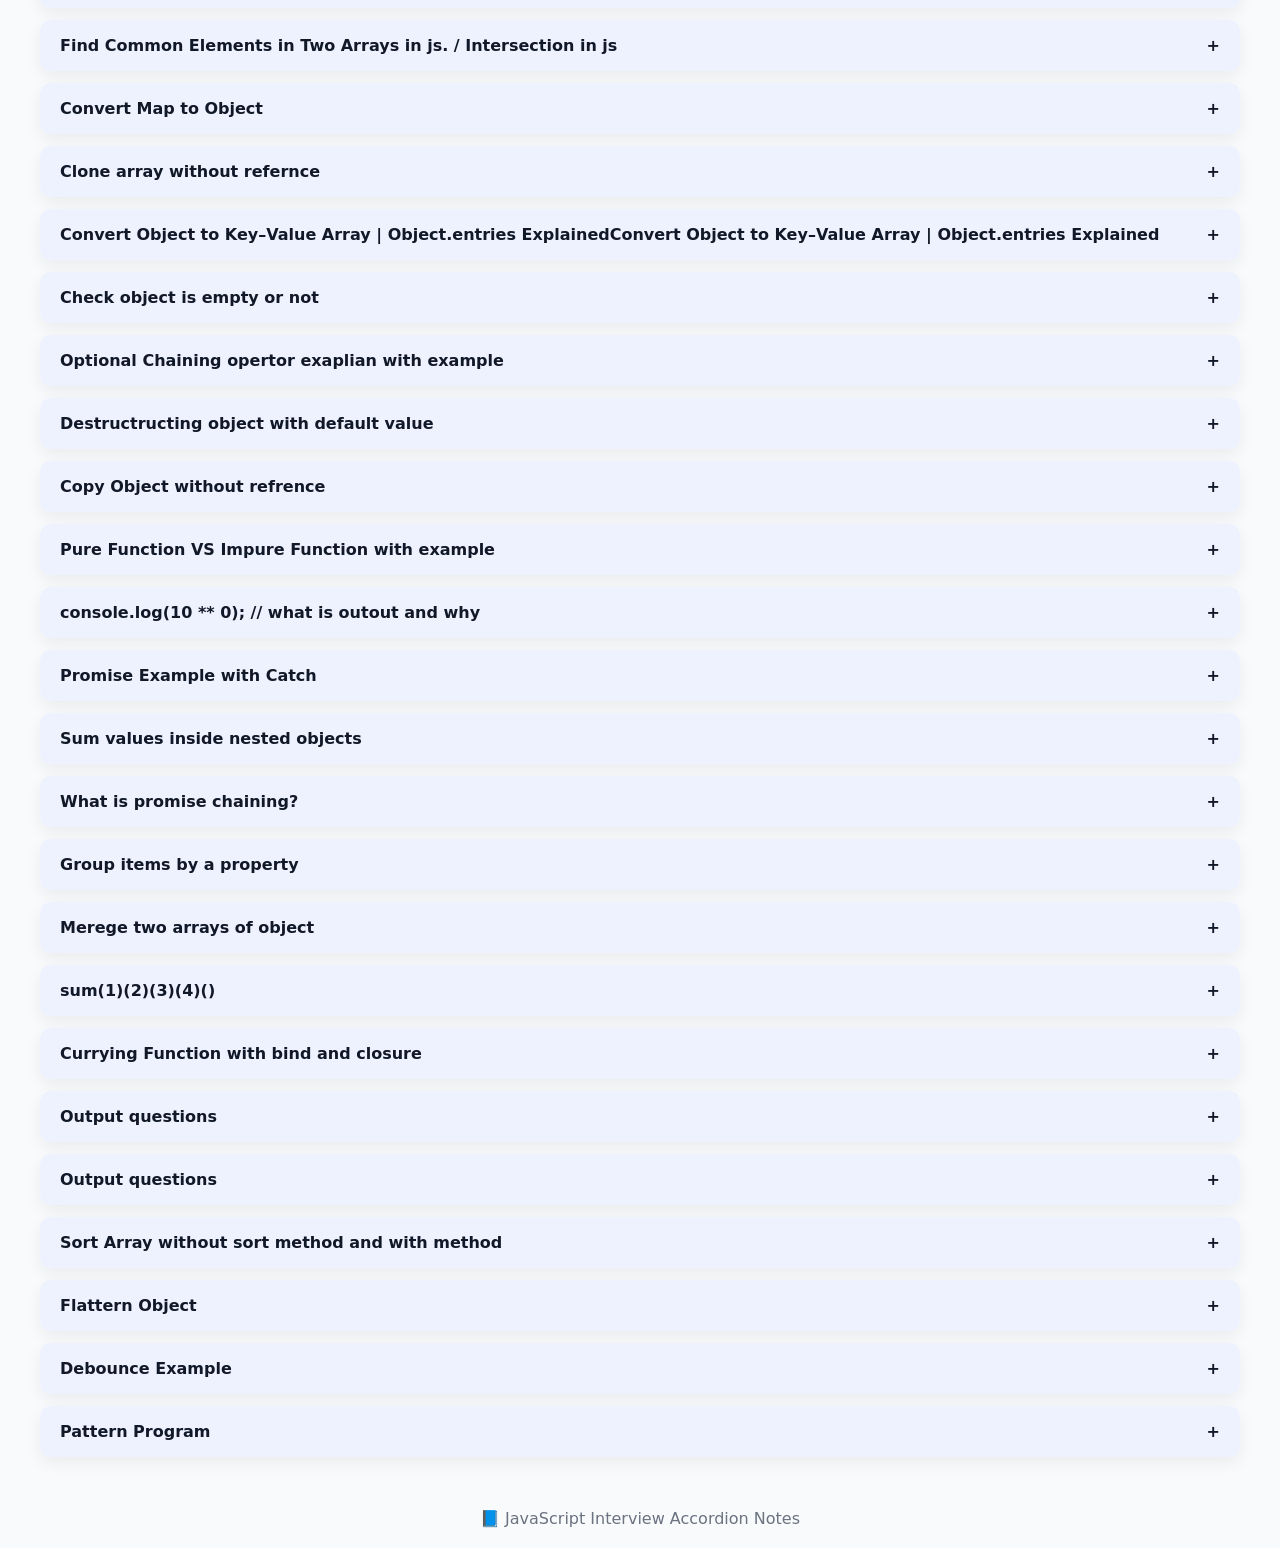
==== commit 79f5a6ee: "Update question" ====
--- a/javascript-interview/javascript-interview-accordion.html
+++ b/javascript-interview/javascript-interview-accordion.html
@@ -79,7 +79,7 @@
 
     <main>
       <!-- 1 -->
- 
+
       <div class="accordion">
         <div class="accordion-header">
           Array length const arr = [20,30,50,2,3] <span>+</span>
@@ -92,10 +92,9 @@
         </div>
       </div>
 
-
-      <div class="accordion">
-        <div class="accordion-header">
-           Last Elemnt const arr = [20,30,50,2,3] <span>+</span>
+      <div class="accordion">
+        <div class="accordion-header">
+          Last Elemnt const arr = [20,30,50,2,3] <span>+</span>
         </div>
         <div class="accordion-content">
           <pre>
@@ -105,10 +104,11 @@
           </pre>
         </div>
       </div>
- 
-      <div class="accordion">
-        <div class="accordion-header">
-            Set Array acending and desending order const arr = [20,30,50,2,3] <span>+</span>
+
+      <div class="accordion">
+        <div class="accordion-header">
+          Set Array acending and desending order const arr = [20,30,50,2,3]
+          <span>+</span>
         </div>
         <div class="accordion-content">
           <pre>
@@ -123,14 +123,51 @@
              const arr = [20,30,50,2,3]
              const newarr  = arr.sort(function(a,b){return b-a})
              console.log(newarr)
-          </pre>
-        </div>
-      </div>
-
-
-      <div class="accordion">
-        <div class="accordion-header">
-            Set Array alphabet order const cityarr = ["Amritsar","Delhi","Agra","Bhopal","Nagpur"] <span>+</span>
+
+
+             OR
+
+            function selectionSort(arr) {
+            for (let i = 0; i < arr.length; i++) {
+              let minIndex = i;
+
+              for (let j = i + 1; j < arr.length; j++) {
+                if (arr[j] < arr[minIndex]) {
+                  minIndex = j;
+                }
+              }
+
+              // Swap
+              [arr[i], arr[minIndex]] = [arr[minIndex], arr[i]];
+            }
+
+            return arr;
+          }
+
+
+          OR
+
+          function simpleSort(arr) {
+            for (let i = 0; i < arr.length; i++) {
+              for (let j = i + 1; j < arr.length; j++) {
+                if (arr[i] > arr[j]) {
+                  [arr[i], arr[j]] = [arr[j], arr[i]];
+                }
+              }
+            }
+            return arr;
+          }
+
+
+            </pre
+          >
+        </div>
+      </div>
+
+      <div class="accordion">
+        <div class="accordion-header">
+          Set Array alphabet order const cityarr =
+          ["Amritsar","Delhi","Agra","Bhopal","Nagpur"] <span>+</span>
         </div>
         <div class="accordion-content">
           <pre>
@@ -142,10 +179,10 @@
         </div>
       </div>
 
-
-       <div class="accordion">
-        <div class="accordion-header">
-          Smallest String in Array cityarr = ["Amritsar","Delhi","Agra","Bhopal","Nagpur"] <span>+</span>
+      <div class="accordion">
+        <div class="accordion-header">
+          Smallest String in Array cityarr =
+          ["Amritsar","Delhi","Agra","Bhopal","Nagpur"] <span>+</span>
         </div>
         <div class="accordion-content">
           <pre>
@@ -157,10 +194,10 @@
         </div>
       </div>
 
-
-       <div class="accordion">
-        <div class="accordion-header">
-          Print string length in place of city name cityarr = ["Amritsar","Delhi","Agra","Bhopal","Nagpur"] <span>+</span>
+      <div class="accordion">
+        <div class="accordion-header">
+          Print string length in place of city name cityarr =
+          ["Amritsar","Delhi","Agra","Bhopal","Nagpur"] <span>+</span>
         </div>
         <div class="accordion-content">
           <pre>
@@ -171,11 +208,10 @@
         </div>
       </div>
 
-
-       <div class="accordion">
-        <div class="accordion-header">
-          Remove 30 and 50 Elemnt from Array const arr =
-                [20,30,50,2,3] <span>+</span>
+      <div class="accordion">
+        <div class="accordion-header">
+          Remove 30 and 50 Elemnt from Array const arr = [20,30,50,2,3]
+          <span>+</span>
         </div>
         <div class="accordion-content">
           <pre>
@@ -195,12 +231,10 @@
         </div>
       </div>
 
-
-
-        <div class="accordion">
-        <div class="accordion-header">
-          Remove 30 and 50 and add 40,60 in place of that
-                Elemnt from Array const arr = [20,30,50,2,3]<span>+</span>
+      <div class="accordion">
+        <div class="accordion-header">
+          Remove 30 and 50 and add 40,60 in place of that Elemnt from Array
+          const arr = [20,30,50,2,3]<span>+</span>
         </div>
         <div class="accordion-content">
           <pre>
@@ -217,11 +251,9 @@
         </div>
       </div>
 
-
-       <div class="accordion">
-        <div class="accordion-header">
-          Sum of array Array const arr =
-                [20,30,50,2,3]<span>+</span>
+      <div class="accordion">
+        <div class="accordion-header">
+          Sum of array Array const arr = [20,30,50,2,3]<span>+</span>
         </div>
         <div class="accordion-content">
           <pre>
@@ -233,8 +265,7 @@
         </div>
       </div>
 
-
-         <div class="accordion">
+      <div class="accordion">
         <div class="accordion-header">
           Call Objec Keys and Value Sepratly<span>+</span>
         </div>
@@ -260,12 +291,8 @@
         </div>
       </div>
 
-
-
-        <div class="accordion">
-        <div class="accordion-header">
-          Delete Object Keys<span>+</span>
-        </div>
+      <div class="accordion">
+        <div class="accordion-header">Delete Object Keys<span>+</span></div>
         <div class="accordion-content">
           <pre>
             userDetails ={
@@ -282,10 +309,9 @@
         </div>
       </div>
 
-
-      <div class="accordion">
-        <div class="accordion-header">
-         Add dynamic property in object<span>+</span>
+      <div class="accordion">
+        <div class="accordion-header">
+          Add dynamic property in object<span>+</span>
         </div>
         <div class="accordion-content">
           <pre>
@@ -301,23 +327,24 @@
         </div>
       </div>
 
-
-      <div class="accordion">
-        <div class="accordion-header">
-         How do you check if an object has a property in JavaScript?<span>+</span>
+      <div class="accordion">
+        <div class="accordion-header">
+          How do you check if an object has a property in JavaScript?<span
+            >+</span
+          >
         </div>
         <div class="accordion-content">
           <pre>userDetails.hasOwnProperty('name')</pre>
         </div>
       </div>
 
-
-      <div class="accordion">
-        <div class="accordion-header">
-         Object Key and Value itreate for in loop<span>+</span>
-        </div>
-        <div class="accordion-content">
-          <pre> const user ={
+      <div class="accordion">
+        <div class="accordion-header">
+          Object Key and Value itreate for in loop<span>+</span>
+        </div>
+        <div class="accordion-content">
+          <pre>
+ const user ={
                  firstName:"Salil",
                  lastName:"Trivedi",
                  age:20
@@ -325,19 +352,16 @@
              for(key in user){
                  console.log(user[key])
                  console.log(key)
-             }</pre>
-        </div>
-      </div>
-
-
-
-
-       <div class="accordion">
-        <div class="accordion-header">
-         Object Freeze<span>+</span>
-        </div>
-        <div class="accordion-content">
-          <pre> 
+             }</pre
+          >
+        </div>
+      </div>
+
+      <div class="accordion">
+        <div class="accordion-header">Object Freeze<span>+</span></div>
+        <div class="accordion-content">
+          <pre>
+ 
             const obj1 = { property1: 'initial_data' };
             const obj2 = Object.freeze(obj1);
             obj2.property1 = 'new_data';
@@ -346,15 +370,11 @@
         </div>
       </div>
 
-
-
-
-      <div class="accordion">
-        <div class="accordion-header">
-         Call , Apply and Bind<span>+</span>
-        </div>
-        <div class="accordion-content">
-          <pre>  user1={
+      <div class="accordion">
+        <div class="accordion-header">Call , Apply and Bind<span>+</span></div>
+        <div class="accordion-content">
+          <pre>
+  user1={
                          name:"Salil ",
                          age:28,
                          mobile:9654847170,
@@ -399,14 +419,10 @@
              console.log(printFullName.apply(user2,["Kumari"]))
              const newUser= printFullName.bind(user1,"Trivedi")
              console.log(newUser())
-        </pre>
-        </div>
-      </div>
-
-
-
-
-
+        </pre
+          >
+        </div>
+      </div>
 
       <div class="accordion">
         <div class="accordion-header">
@@ -437,25 +453,60 @@
         </div>
       </div>
 
-      <!-- 2 -->
+      <div class="accordion">
+        <div class="accordion-header">
+          Remove a Given Character from a String with inbuilt method and without
+          inbuilt method <span>+</span>
+        </div>
+        <div class="accordion-content">
+          <pre>
+
+            str = "hello world"
+            char = "l"
+
+            function removeChar(str, char) {
+              return str.replaceAll(char, "");
+            }
+
+            Or
+            function removeChar(str, char) {
+              return str.split(char).join("");
+            }
+
+            Or
+              function removeChar(str, char) {
+                let result = "";
+
+                for (let i = 0; i < str.length; i++) {
+                  if (str[i].toLowerCase() !== char.toLowerCase()) {
+                    result += str[i];
+                  }
+                }
+
+                return result;
+              }
+
+          </pre>
+        </div>
+      </div>
+
       <div class="accordion">
         <div class="accordion-header">
           Remove Duplicates from Array with Set and without Set <span>+</span>
         </div>
         <div class="accordion-content">
           <pre>
-// Using Set
-console.log([...new Set([1,2,1,3,2,4])]);
-
-// Without Set
-const arr = [1,2,1,3,2,4];
-let unique = [];
-for (let n of arr) {
-  if (!unique.includes(n)) unique.push(n);
-}
-console.log(unique);
-</pre
-          >
+          // Using Set
+          console.log([...new Set([1,2,1,3,2,4])]);
+
+          // Without Set
+          const arr = [1,2,1,3,2,4];
+          let unique = [];
+          for (let n of arr) {
+            if (!unique.includes(n)) unique.push(n);
+          }
+          console.log(unique);
+          </pre>
         </div>
       </div>
 
@@ -494,17 +545,6 @@
         </div>
       </div>
 
-      <!-- 5 -->
-      <div class="accordion">
-        <div class="accordion-header">
-          Sort Array const arr =[20,11,1,9,30,4,5] with Sort and without
-          Sort<span>+</span>
-        </div>
-        <div class="accordion-content">
-          <pre></pre>
-        </div>
-      </div>
-
       <div class="accordion">
         <div class="accordion-header">Find prime number <span>+</span></div>
         <div class="accordion-content">
@@ -539,62 +579,6 @@
               const primeNumbers = arr.filter(isPrime);
 
               console.log(primeNumbers);
-
-              </pre
-          >
-        </div>
-      </div>
-
-      <div class="accordion">
-        <div class="accordion-header">Pattern Program<span>+</span></div>
-        <div class="accordion-content">
-          <pre>
-                *
-                **
-                ***
-                ****
-                *****
-
-                let pattern = "";
-
-                  for (let i = 1; i < = 5; i++) {
-                    pattern += "*".repeat(i) + "\n";
-                  }
-
-                  console.log(pattern);
-
-                OR
-                
-                let pattern = "";
-
-                for (let i = 1; i < = 5; i++) {        // rows
-                  for (let j = 1; j < = i; j++) {      // columns / stars
-                    pattern += "*";
-                  }
-                  pattern += "\n";                     // new line after each row
-                }
-
-                console.log(pattern);
-
-                let rows = 5;      // number of rows
-                let pattern = "";
-                for (let i = 1; i <= rows; i++) {          // each row
-                  // 1️⃣ Add spaces (rows - i)
-                  for (let j = 1; j <= rows - i; j++) {
-                    pattern += " ";
-                  }
-                  
-                  // 2️⃣ Add stars (2*i - 1)
-                  for (let k = 1; k <= 2 * i - 1; k++) {
-                    pattern += "*";
-                  }
-                  
-                  // 3️⃣ New line
-                  pattern += "\n";
-                }
-
-                console.log(pattern);
-
 
               </pre
           >
@@ -968,70 +952,6 @@
         </div>
       </div>
 
-      <!-- 20 -->
-      <div class="accordion">
-        <div class="accordion-header">
-          Promise Example with Catch <span>+</span>
-        </div>
-        <div class="accordion-content">
-          <pre>
-            A Promise represents the eventual completion or failure of an asynchronous operation.
-
-          States:
-
-          Pending
-
-          Fulfilled
-
-          Rejected
-
-          Why do we need Promises?
-
-Avoid callback hell
-
-Better error handling
-
-Cleaner async code
-
-          function checkNumber(num) {
-            return new Promise((resolve, reject) => {
-              if (num > 0) {
-                resolve("Number is positive");
-              } else {
-                reject("Number is not positive");
-              }
-            });
-          }
-
-          // Using the promise
-          checkNumber(5)
-            .then(result => {
-              console.log(result); // Number is positive
-            })
-            .catch(error => {
-              console.log(error);
-            });
-
-            Or 
-
-            // Using the promise with fetch 
-
-            function fetchData() {
-              return new Promise((resolve, reject) => {
-                setTimeout(() => {
-                  resolve("Data fetched successfully");
-                }, 2000);
-              });
-            }
-
-            fetchData()
-              .then(data => console.log(data))
-              .catch(err => console.log(err));
-
-          </pre>
-        </div>
-      </div>
-
       <!-- 21 -->
       <div class="accordion">
         <div class="accordion-header">
@@ -1039,39 +959,37 @@
         </div>
         <div class="accordion-content">
           <pre>
-console.log("start");
-setTimeout(() => console.log("timeout"), 0);
-Promise.resolve().then(() => console.log("promise"));
-console.log("end");
-
-
-JavaScript is single-threaded, meaning it can do one thing at a time.
-
-The Event Loop manages:
-Call Stack → where code is executed
-Web APIs → browser features like setTimeout
-Task Queues
-Microtask Queue (Promises)
-Macrotask Queue (setTimeout, setInterval)
-👉 Rule:
-Microtasks always run before macrotasks.
-
-Key Takeaways
-JavaScript executes synchronous code first
-Promises (microtasks) run before setTimeout (macrotasks)
-setTimeout(..., 0) does not mean “run immediately”
-
-// Output:
-// start
-// end
-// promise
-// timeout
-</pre
-          >
-        </div>
-      </div>
-
-      <!-- 22 -->
+          console.log("start");
+          setTimeout(() => console.log("timeout"), 0);
+          Promise.resolve().then(() => console.log("promise"));
+          console.log("end");
+
+
+          JavaScript is single-threaded, meaning it can do one thing at a time.
+
+          The Event Loop manages:
+          Call Stack → where code is executed
+          Web APIs → browser features like setTimeout
+          Task Queues
+          Microtask Queue (Promises)
+          Macrotask Queue (setTimeout, setInterval)
+          👉 Rule:
+          Microtasks always run before macrotasks.
+
+          Key Takeaways
+          JavaScript executes synchronous code first
+          Promises (microtasks) run before setTimeout (macrotasks)
+          setTimeout(..., 0) does not mean “run immediately”
+
+          // Output:
+          // start
+          // end
+          // promise
+          // timeout
+          </pre>
+        </div>
+      </div>
+
       <div class="accordion">
         <div class="accordion-header">
           Exaplain and fix the var vs let in setTimeout <span>+</span>
@@ -1100,7 +1018,6 @@
         </div>
       </div>
 
-      <!-- 23 -->
       <div class="accordion">
         <div class="accordion-header">== vs === Difference <span>+</span></div>
         <div class="accordion-content">
@@ -1117,7 +1034,6 @@
         </div>
       </div>
 
-      <!-- 24 -->
       <div class="accordion">
         <div class="accordion-header">
           Predict output (Loss of this Context) <span>+</span>
@@ -1154,6 +1070,9 @@
           >
         </div>
       </div>
+
+      <!-- 20 -->
+
 
       <!-- 25 -->
       <div class="accordion">
@@ -1245,6 +1164,7 @@
           </pre>
         </div>
       </div>
+
 
       <div class="accordion">
         <div class="accordion-header">Union of Two Arrays<span>+</span></div>
@@ -1308,6 +1228,22 @@
         </div>
       </div>
 
+         <div class="accordion">
+        <div class="accordion-header">
+          Find Common Elements in Two Arrays in js. / Intersection in js<span
+            >+</span
+          >
+        </div>
+        <div class="accordion-content">
+          <pre>
+                const arr1=[1,2,3,5,6];
+                const arr2=[2,3,4,6,4,1];
+                console.log(arr1.filter((item)=>arr2.includes(item)))
+              </pre
+          >
+        </div>
+      </div>
+
       <div class="accordion">
         <div class="accordion-header">Convert Map to Object<span>+</span></div>
         <div class="accordion-content">
@@ -1545,30 +1481,66 @@
         </div>
       </div>
 
-      <div class="accordion">
-        <div class="accordion-header">
-          console.log([1,2]+[3,4]) Why Output:- console.log((1,2,3,4))<span
-            >+</span
-          >
-        </div>
-        <div class="accordion-content">
-          <pre></pre>
-        </div>
-      </div>
-
-      <div class="accordion">
-        <div class="accordion-header">
-          Find Common Elements in Two Arrays in js. / Intersection in js<span
-            >+</span
-          >
-        </div>
-        <div class="accordion-content">
-          <pre>
-                const arr1=[1,2,3,5,6];
-                const arr2=[2,3,4,6,4,1];
-                console.log(arr1.filter((item)=>arr2.includes(item)))
-              </pre
-          >
+       <div class="accordion">
+        <div class="accordion-header">
+          Promise Example with Catch <span>+</span>
+        </div>
+        <div class="accordion-content">
+          <pre>
+            A Promise represents the eventual completion or failure of an asynchronous operation.
+
+          States:
+
+          Pending
+
+          Fulfilled
+
+          Rejected
+
+          Why do we need Promises?
+
+Avoid callback hell
+
+Better error handling
+
+Cleaner async code
+
+          function checkNumber(num) {
+            return new Promise((resolve, reject) => {
+              if (num > 0) {
+                resolve("Number is positive");
+              } else {
+                reject("Number is not positive");
+              }
+            });
+          }
+
+          // Using the promise
+          checkNumber(5)
+            .then(result => {
+              console.log(result); // Number is positive
+            })
+            .catch(error => {
+              console.log(error);
+            });
+
+            Or 
+
+            // Using the promise with fetch 
+
+            function fetchData() {
+              return new Promise((resolve, reject) => {
+                setTimeout(() => {
+                  resolve("Data fetched successfully");
+                }, 2000);
+              });
+            }
+
+            fetchData()
+              .then(data => console.log(data))
+              .catch(err => console.log(err));
+
+          </pre>
         </div>
       </div>
 
@@ -1595,12 +1567,16 @@
       </div>
 
 
+
+
+
+
       <div class="accordion">
         <div class="accordion-header">
           What is promise chaining? <span>+</span>
         </div>
         <div class="accordion-content">
-            <pre>
+          <pre>
                 Sum values inside nested objects
                 const arr = [
                   { name: "A", items: [10, 20] },
@@ -1608,17 +1584,17 @@
                 ];
                 const total = arr.flatMap(item => item.items).reduce((a, b) => a + b, 0);
                 console.log(total)
-              </pre>
-        </div>
-      </div>
-
-
-      <div class="accordion">
-        <div class="accordion-header">
-         Group items by a property <span>+</span>
-        </div>
-        <div class="accordion-content">
-            <pre>
+              </pre
+          >
+        </div>
+      </div>
+
+      <div class="accordion">
+        <div class="accordion-header">
+          Group items by a property <span>+</span>
+        </div>
+        <div class="accordion-content">
+          <pre>
                const arr = [
                 { name: "A", dept: "IT" },
                 { name: "B", dept: "HR" },
@@ -1637,17 +1613,17 @@
               }
 
               console.log(dept)
-              </pre>
-        </div>
-      </div>
-
-
-      <div class="accordion">
-        <div class="accordion-header">
-         Merege two arrays of object <span>+</span>
-        </div>
-        <div class="accordion-content">
-            <pre>
+              </pre
+          >
+        </div>
+      </div>
+
+      <div class="accordion">
+        <div class="accordion-header">
+          Merege two arrays of object <span>+</span>
+        </div>
+        <div class="accordion-content">
+          <pre>
                const arr1 = [
                 { id: 1, name: "Alice" },
                 { id: 2, name: "Bob" }
@@ -1666,17 +1642,18 @@
               ];
 
               console.log(merged);
-              </pre>
-        </div>
-      </div>
-
-
-       <div class="accordion">
-        <div class="accordion-header">
-        sum(1)(2)(3)(4)()<span>+</span>
-        </div>
-        <div class="accordion-content">
-            <pre>
+              </pre
+          >
+        </div>
+      </div>
+
+      <div class="accordion">
+        <div class="accordion-header">sum(1)(2)(3)(4)()<span>+</span></div>
+        <div class="accordion-content">
+          Currying in JavaScript transforms a function with multiple arguments
+          into a nested series of functions, each taking a single argument. it
+          helps you create a higher order function.
+          <pre>
              let sum=function (a){
             return function(b){
                 if(b!==undefined){
@@ -1709,18 +1686,17 @@
 
 
 This is a curried sum function using closures. Each call stores the current total in a closure and returns another function. The chain ends when the function is called without arguments, at which point it returns the accumulated sum.”
-              </pre>
-        </div>
-      </div>
-
-
-
-        <div class="accordion">
-        <div class="accordion-header">
-      Currying Function with bind and closure<span>+</span>
-        </div>
-        <div class="accordion-content">
-              <pre>
+              </pre
+          >
+        </div>
+      </div>
+
+      <div class="accordion">
+        <div class="accordion-header">
+          Currying Function with bind and closure<span>+</span>
+        </div>
+        <div class="accordion-content">
+          <pre>
                 With bind Example:-
 
                   let multiply =function(x,y){
@@ -1744,15 +1720,271 @@
 
                     console.log(multiplyTwo(2))
 
+              </pre
+          >
+        </div>
+      </div>
+
+      <div class="accordion">
+        <div class="accordion-header">Output questions<span>+</span></div>
+        <div class="accordion-content">
+          <pre>
+               Program 1
+                function test() {
+                console.log(test.abc)
+                }
+                test()
+                test.abc=400;
+                test.abc=600;
+                test()
+
+                Program 2
+                console.log({}=={})
+                console.log({}==={})
+                Objects are compared by reference, not by value
+                Every time you write {} you create a new object in memory.
+
+                Program 3
+                let a={
+                  name:"salil"
+                  }
+                let b={...a}
+                b.name="Raja"
+                console.log(a.name)
+
+                Program 4
+
+                let a = 10;
+                let b = new Number(10);
+                let c = 10;
+
+                console.log(a === b)
+                console.log(b === c)
+
+                number primitive vs object → ❌ different types → false
+                
+                object vs number primitive → ❌ different types → false
+              </pre
+          >
+        </div>
+      </div>
+
+      <div class="accordion">
+        <div class="accordion-header">Output questions<span>+</span></div>
+        <div class="accordion-content">
+          <pre>
+
+                let obj = [ {Sno: 1, score: 20}, {Sno: 2, score: 30}, {Sno: 1, score: 50}, let newArr = 0 / Expected Result: Remove the duplicates and consolidate the value. // [Sno: 1, score: 70}, {Sno: 2, score: 30}]
+
+
+
+                let obj = [
+                    { Sno: 1, score: 20 },
+                    { Sno: 2, score: 30 },
+                    { Sno: 1, score: 50 }
+                  ];
+
+                  let result = [];
+                  let lookup = {};
+
+                  for (let i = 0; i < obj.length; i++) {
+                    let sno = obj[i].Sno;
+
+                    if (lookup[sno] !== undefined) {
+                      // duplicate → add score
+                      result[lookup[sno]].score += obj[i].score;
+                    } else {
+                      // first time → store index
+                      lookup[sno] = result.length;
+                      result.push({ Sno: sno, score: obj[i].score });
+                    }
+                  }
+
+                  console.log(result);
+
+               
+              </pre
+          >
+        </div>
+      </div>
+
+      <div class="accordion">
+        <div class="accordion-header">
+          Sort Array without sort method and with method<span>+</span>
+        </div>
+        <div class="accordion-content">
+          <pre>
+
+             let arr = [5, 2, 8, 1, 3];
+
+            for (let i = 0; i < arr.length; i++) {
+              for (let j = 0; j < arr.length - 1 - i; j++) {
+                if (arr[j] > arr[j + 1]) {
+                  let temp = arr[j];
+                  arr[j] = arr[j + 1];
+                  arr[j + 1] = temp;
+                }
+              }
+            }
+
+            console.log(arr);
+
+
+               
+              </pre
+          >
+        </div>
+      </div>
+
+      <div class="accordion">
+        <div class="accordion-header">Flattern Object<span>+</span></div>
+        <div class="accordion-content">
+          <pre>
+
+  function flattenWithForLoop(current, result = {}) {
+  const keys = Object.keys(current);
+
+  for (let i = 0; i < keys.length; i++) {
+    const key = keys[i];
+
+    if (typeof current[key] === "object" && current[key] !== null) {
+      flattenWithForLoop(current[key], result); // recursive call
+    } else {
+      result[key] = current[key]; // add primitive value to result
+    }
+  }
+
+  return result;
+}
+
+
+const obj = {
+  name: "test",
+  address: {
+    personal: "abcd",
+    office: {
+      building: "efgh",
+      street: "hijk",
+      location: {
+        landmark: "efgh",
+        pin: "7888"
+      }
+    }
+  }
+};
+
+const flattened = flattenWithForLoop(obj);
+console.log(flattened);
+
+               
+              </pre
+          >
+        </div>
+      </div>
+
+      <div class="accordion">
+        <div class="accordion-header">Debounce Example<span>+</span></div>
+        <div class="accordion-content">
+          <pre>
+                  <input type="text" id="search" placeholder="search..."/>
+                  
+                    function debounce(fn, delay) {
+                      let timer;
+
+                      return function (...args) {
+                        clearTimeout(timer);
+                        timer = setTimeout(() => {
+                          fn.apply(this, args);
+                        }, delay);
+                      };
+                    }
+
+
+                    const input = document.getElementById('search');
+                    function handleInput(event) {
+                      console.log('API call with:', event.target.value);
+                    }
+                    const debouncedHandler = debounce(handleInput, 300);
+                    input.addEventListener('input', debouncedHandler);
+               
               </pre>
         </div>
       </div>
 
-
-
+      <div class="accordion">
+        <div class="accordion-header">Pattern Program<span>+</span></div>
+        <div class="accordion-content">
+          <pre>
+                *
+                **
+                ***
+                ****
+                *****
+
+                let pattern = "";
+
+                  for (let i = 1; i < = 5; i++) {
+                    pattern += "*".repeat(i) + "\n";
+                  }
+
+                  console.log(pattern);
+
+                OR
+                
+                let pattern = "";
+
+                for (let i = 1; i < = 5; i++) {        // rows
+                  for (let j = 1; j < = i; j++) {      // columns / stars
+                    pattern += "*";
+                  }
+                  pattern += "\n";                     // new line after each row
+                }
+
+                console.log(pattern);
+
+                let rows = 5;      // number of rows
+                let pattern = "";
+                for (let i = 1; i <= rows; i++) {          // each row
+                  // 1️⃣ Add spaces (rows - i)
+                  for (let j = 1; j <= rows - i; j++) {
+                    pattern += " ";
+                  }
+                  
+                  // 2️⃣ Add stars (2*i - 1)
+                  for (let k = 1; k <= 2 * i - 1; k++) {
+                    pattern += "*";
+                  }
+                  
+                  // 3️⃣ New line
+                  pattern += "\n";
+                }
+
+                console.log(pattern);
+
+
+              </pre
+          >
+        </div>
+      </div>
     </main>
 
-<!-- 
+    <!-- 
+
+    function formatString(str) {
+  return str
+    .split('')
+    .map((char, index) => 
+      char.toUpperCase() + char.toLowerCase().repeat(index)
+    )
+    .join('-');
+}
+
+console.log(formatString("abcd"));
+
+
+A-Bb-Ccc-Dddd
+
+
 
     1. Cookies 🍪
 What they are
@@ -1821,10 +2053,6 @@
 localStorage → Persistent user preferences
 
 sessionStorage → Temporary session data -->
-
-
-
-
 
     <footer>📘 JavaScript Interview Accordion Notes</footer>
 
